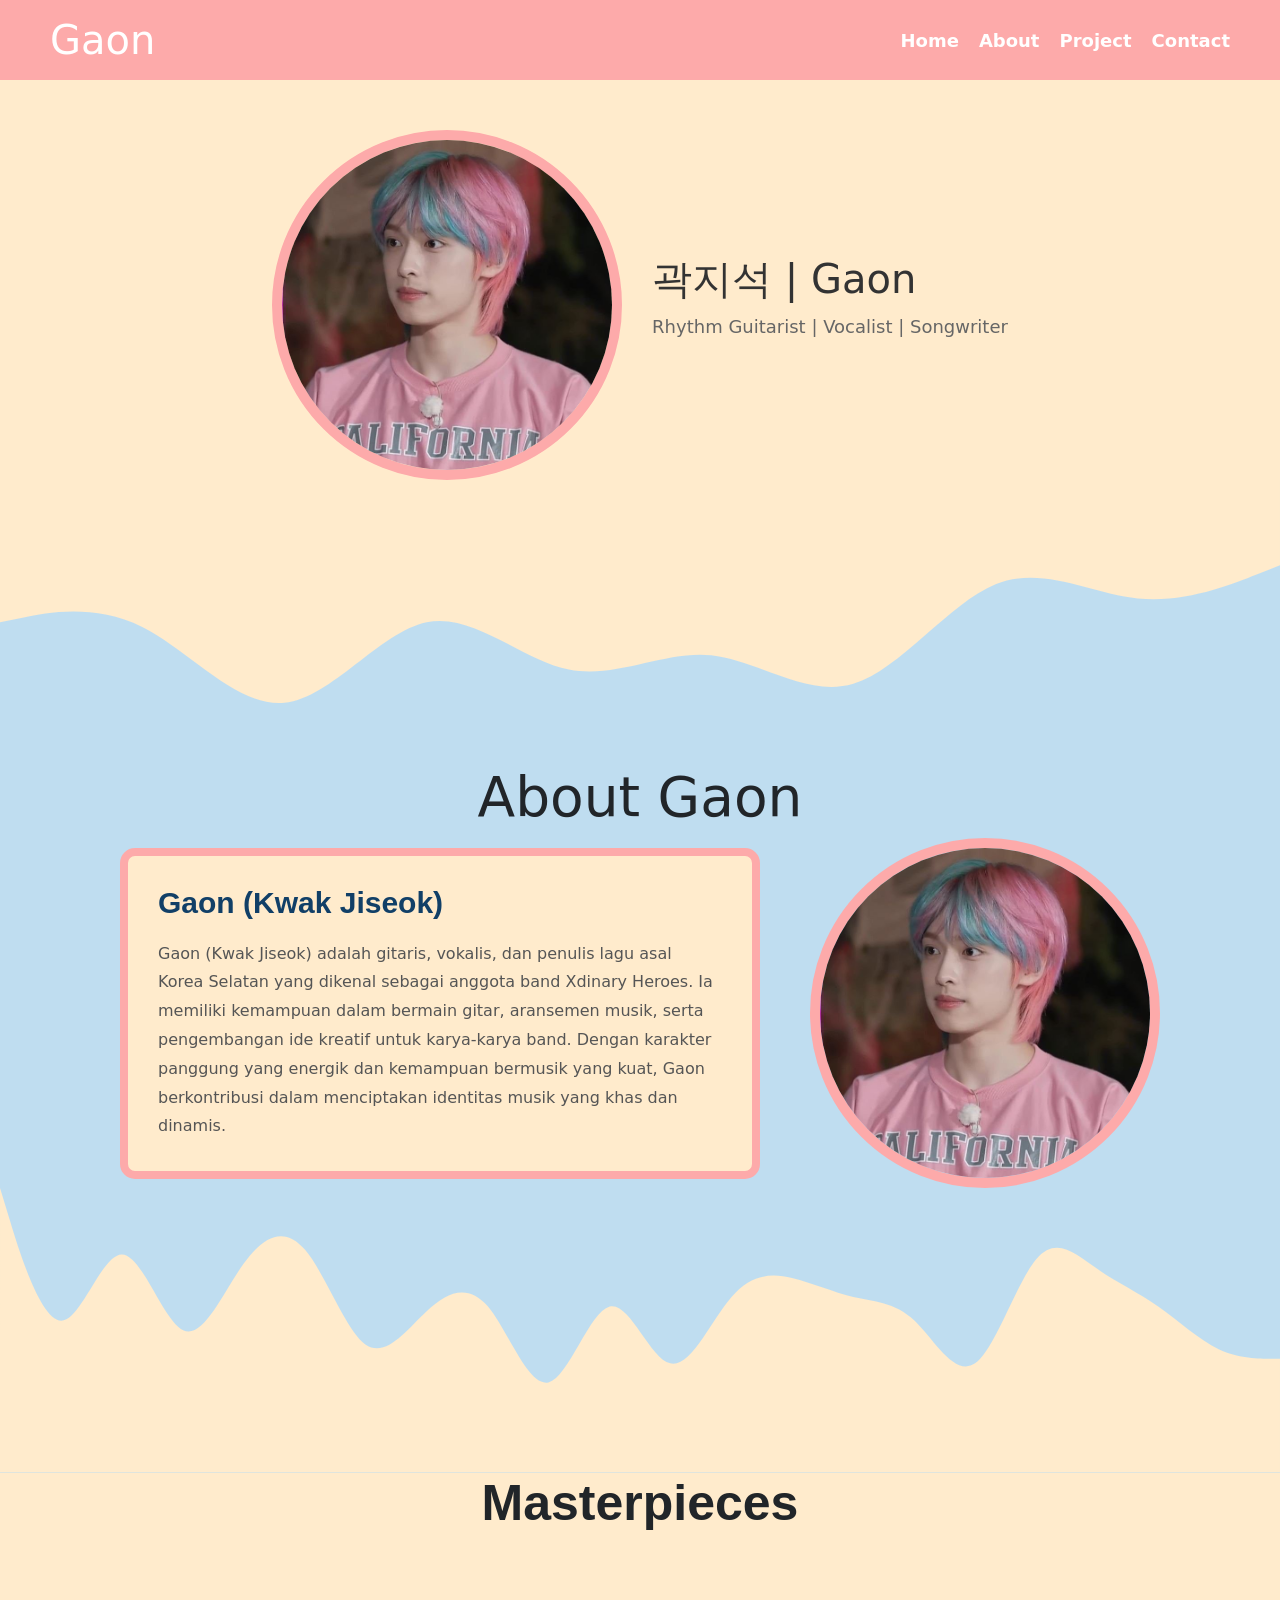
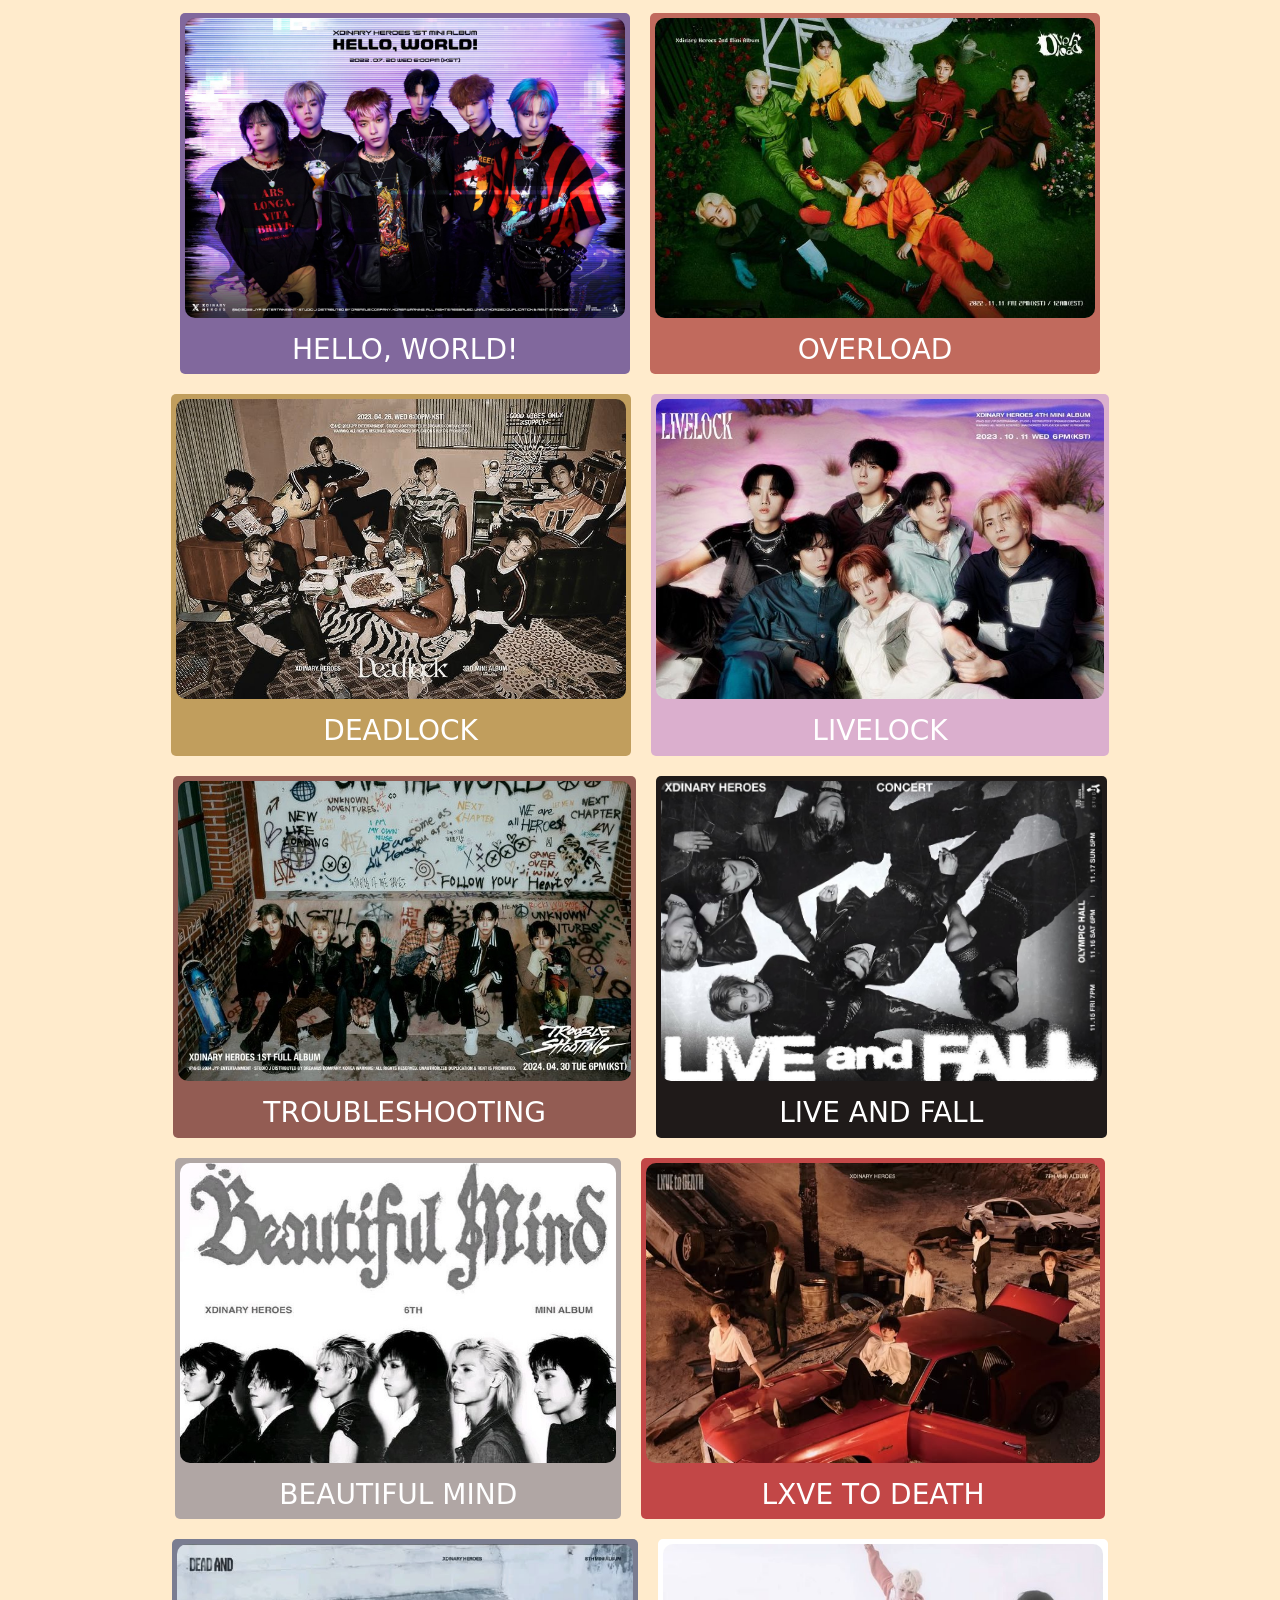
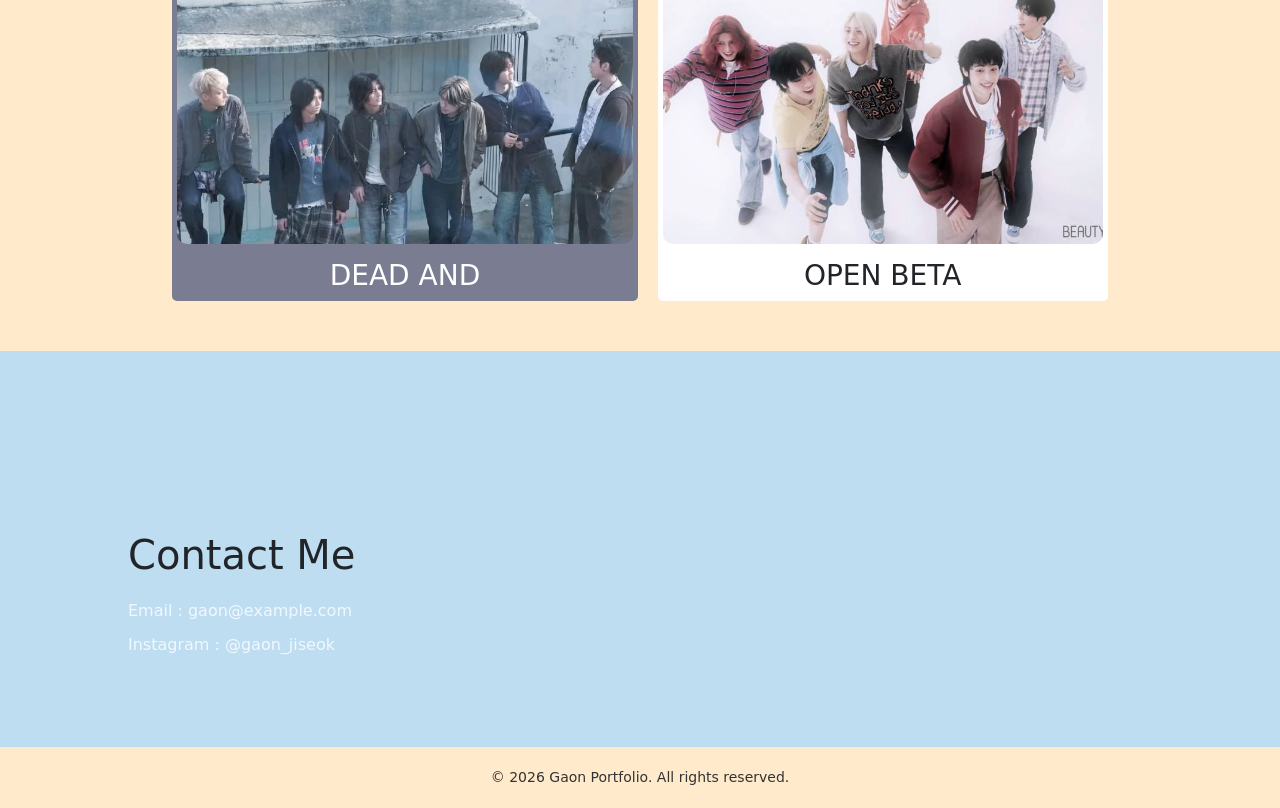
==== final/index.html @ f6e954e3 "first commit" ====
<!DOCTYPE html>
<html lang="id">

<head>
    <meta charset="UTF-8">
    <meta name="viewport" content="width=device-width, initial-scale=1.0">
    <title>곽지석 | Gaon</title>

    <link href="https://cdn.jsdelivr.net/npm/bootstrap@5.3.7/dist/css/bootstrap.min.css" rel="stylesheet">
    <link rel="stylesheet" href="./style.css">
    <link href="https://unpkg.com/aos@2.3.1/dist/aos.css" rel="stylesheet">
</head>

<body>

    <header>
        <nav class="nav">
            <h1>Gaon</h1>

            <ul>
                <li><a href="#home">Home</a></li>
                <li><a href="#about">About</a></li>
                <li><a href="#project">Project</a></li>
                <li><a href="#contact">Contact</a></li>
            </ul>
        </nav>
    </header>

    <main>
        <section class="hero" id="home">
            <img src="../final/aset/mbg.jpg" alt="Gaon" width="350" height="350" class="img-profil">
            <div class="hero-text">
                <h1>곽지석 | Gaon</h1>
                <p>Rhythm Guitarist | Vocalist | Songwriter</p>
            </div>
        </section>
        <svg xmlns="http://www.w3.org/2000/svg" viewBox="0 0 1440 320" class="wave">
            <path fill="#FFEBCC" fill-opacity="1"
                d="M0,160L26.7,154.7C53.3,149,107,139,160,165.3C213.3,192,267,256,320,250.7C373.3,245,427,171,480,160C533.3,149,587,203,640,213.3C693.3,224,747,192,800,197.3C853.3,203,907,245,960,229.3C1013.3,213,1067,139,1120,117.3C1173.3,96,1227,128,1280,133.3C1333.3,139,1387,117,1413,106.7L1440,96L1440,0L0,0Z">
            </path>
        </svg>


        <section class="about" id="about">
            <div data-aos="fade-up" data-aos-duration="1000">
                <h1>About Gaon</h1>
                <div class="about-content">
                    <div class="about-card">
                        <h3>Gaon (Kwak Jiseok)</h3>
                        <p>
                            Gaon (Kwak Jiseok) adalah gitaris, vokalis, dan penulis lagu asal Korea Selatan yang dikenal
                            sebagai anggota band Xdinary Heroes. Ia memiliki kemampuan dalam bermain gitar, aransemen
                            musik,
                            serta pengembangan ide kreatif untuk karya-karya band. Dengan karakter panggung yang energik
                            dan
                            kemampuan bermusik yang kuat, Gaon berkontribusi dalam menciptakan identitas musik yang khas
                            dan
                            dinamis.
                        </p>
                    </div>
                    <img src="../final/aset/mbg.jpg" alt="Gaon" width="350" height="350" class="img-profil">
                </div>
            </div>
            <svg xmlns="http://www.w3.org/2000/svg" viewBox="0 0 1440 320">
                <path fill="#FFEBCC" fill-opacity="1"
                    d="M0,0L11.4,37.3C22.9,75,46,149,69,149.3C91.4,149,114,75,137,74.7C160,75,183,149,206,160C228.6,171,251,117,274,85.3C297.1,53,320,43,343,69.3C365.7,96,389,160,411,176C434.3,192,457,160,480,138.7C502.9,117,526,107,549,133.3C571.4,160,594,224,617,218.7C640,213,663,139,686,133.3C708.6,128,731,192,754,197.3C777.1,203,800,149,823,122.7C845.7,96,869,96,891,101.3C914.3,107,937,117,960,122.7C982.9,128,1006,128,1029,149.3C1051.4,171,1074,213,1097,197.3C1120,181,1143,107,1166,80C1188.6,53,1211,75,1234,90.7C1257.1,107,1280,117,1303,133.3C1325.7,149,1349,171,1371,181.3C1394.3,192,1417,192,1429,192L1440,192L1440,320L1428.6,320C1417.1,320,1394,320,1371,320C1348.6,320,1326,320,1303,320C1280,320,1257,320,1234,320C1211.4,320,1189,320,1166,320C1142.9,320,1120,320,1097,320C1074.3,320,1051,320,1029,320C1005.7,320,983,320,960,320C937.1,320,914,320,891,320C868.6,320,846,320,823,320C800,320,777,320,754,320C731.4,320,709,320,686,320C662.9,320,640,320,617,320C594.3,320,571,320,549,320C525.7,320,503,320,480,320C457.1,320,434,320,411,320C388.6,320,366,320,343,320C320,320,297,320,274,320C251.4,320,229,320,206,320C182.9,320,160,320,137,320C114.3,320,91,320,69,320C45.7,320,23,320,11,320L0,320Z">
                </path>
            </svg>
        </section>

        <section class="project" id="project">
            <div data-aos="fade-up" data-aos-duration="1000">
                <h1>Masterpieces</h1>

                <div class="project-container">

                    <div class="card-project" style="background-color: #81689D;">
                        <a href="https://youtu.be/0MVwJwpFhBA?si=EqG_kxV3e5czRFet" target="_blank">
                            <img src="../final/aset/hello, world.jpeg" alt="Project 1" width="350" height="350"
                                class="img-project">
                        </a>
                        <h3 style="color: #ffffff;">HELLO, WORLD!</h3>
                    </div>

                    <div class="card-project" style="background-color: #c16a5d;">
                        <a href="https://youtu.be/0MVwJwpFhBA?si=EqG_kxV3e5czRFet" target="_blank">
                            <img src="../final/aset/haircut.jpg" alt="Project 1" width="350" height="350"
                                class="img-project">
                        </a>
                        <h3 style="color: #ffffff;">OVERLOAD</h3>
                    </div>

                    <div class="card-project" style="background-color: #c19e5d;">
                        <a href="https://youtu.be/0MVwJwpFhBA?si=EqG_kxV3e5czRFet" target="_blank">
                            <img src="../final/aset/deadlock.jpg" alt="Project 1" width="350" height="350"
                                class="img-project">
                        </a>
                        <h3 style="color: #ffffff;">DEADLOCK</h3>
                    </div>

                    <div class="card-project" style="background-color: #dbafce;">
                        <a href="https://youtu.be/0MVwJwpFhBA?si=EqG_kxV3e5czRFet" target="_blank">
                            <img src="../final/aset/livelock.jpg" alt="Project 1" width="350" height="350"
                                class="img-project">
                        </a>
                        <h3 style="color: #ffffff;">LIVELOCK</h3>
                    </div>
                    <div class="card-project" style="background-color: #935c53;">
                        <a href="https://youtu.be/0MVwJwpFhBA?si=EqG_kxV3e5czRFet" target="_blank">
                            <img src="../final/aset/shoot.jpg" alt="Project 1" width="350" height="350"
                                class="img-project">
                        </a>
                        <h3 style="color: #ffffff;">TROUBLESHOOTING</h3>
                    </div>
                    <div class="card-project" style="background-color: #1f1a19;">
                        <a href="https://youtu.be/0MVwJwpFhBA?si=EqG_kxV3e5czRFet" target="_blank">
                            <img src="../final/aset/live.jpg" alt="Project 1" width="350" height="350"
                                class="img-project">
                        </a>
                        <h3 style="color: #ffffff;">LIVE AND FALL</h3>
                    </div>
                    <div class="card-project" style="background-color: #b0a6a4;">
                        <a href="https://youtu.be/0MVwJwpFhBA?si=EqG_kxV3e5czRFet" target="_blank">
                            <img src="../final/aset/buma.jpg" alt="Project 1" width="350" height="350"
                                class="img-project">
                        </a>
                        <h3 style="color: #ffffff;">BEAUTIFUL MIND</h3>
                    </div>
                    <div class="card-project" style="background-color: #c24747;">
                        <a href="https://youtu.be/0MVwJwpFhBA?si=EqG_kxV3e5czRFet" target="_blank">
                            <img src="../final/aset/love.jpg" alt="Project 1" width="350" height="350"
                                class="img-project">
                        </a>
                        <h3 style="color: #ffffff;">LXVE TO DEATH</h3>
                    </div>
                    <div class="card-project" style="background-color: #7a7d91;">
                        <a href="https://youtu.be/0MVwJwpFhBA?si=EqG_kxV3e5czRFet" target="_blank">
                            <img src="../final/aset/dead.jpg" alt="Project 1" width="350" height="350"
                                class="img-project">
                        </a>
                        <h3 style="color: #ffffff;">DEAD AND</h3>
                    </div>
                    <div class="card-project" style="background-color: #ffffff;">
                        <a href="https://youtu.be/0MVwJwpFhBA?si=EqG_kxV3e5czRFet" target="_blank">
                            <img src="../final/aset/open.jpg" alt="Project 1" width="350" height="350"
                                class="img-project">
                        </a>
                        <h3>OPEN BETA</h3>
                    </div>
                </div>
            </div>
        </section>

        <section class="contact" id="contact">
            <h1>Contact Me</h1>

            <p>Email : gaon@example.com</p>
            <p>Instagram : @gaon_jiseok</p>
        </section>

    </main>

    <footer>
        <p>© 2026 Gaon Portfolio. All rights reserved.</p>
    </footer>

    <script src="https://unpkg.com/aos@2.3.1/dist/aos.js"></script>
    <script>
        AOS.init();
    </script>
    <script src="https://cdn.jsdelivr.net/npm/bootstrap@5.3.7/dist/js/bootstrap.bundle.min.js"></script>

</body>

</html>
---- final/style.css ----
body {
    background-color: #BFDDF0;
}


.nav {
    background-color: #FDAAAA;
    display: flex;
    justify-content: space-between;
    align-items: center;
    padding: 15px 50px;
    height: 80px;
}

.nav h1 {
    color: white;
    margin: 0;
}

.nav ul {
    display: flex;
    list-style: none;
    gap: 20px;
    margin: 0;
}

.nav ul li a {
    text-decoration: none;
    color: white;
    font-weight: bold;
    font-size: 18px;
    transition: 0.3s;
}

.nav ul li a:hover {
    color: #FFEBCC;
}


.hero {
    background-color: #FFEBCC;
    display: flex;
    justify-content: center;
    align-items: center;
    padding-top: 50px;
    gap: 30px;

}

.img-profil {
    border-radius: 50%;
    border: 10px solid #FDAAAA;
}

.hero-text {
    text-align: left;
}

.hero-text h1 {
    margin-bottom: 10px;
    font-size: 40px;
    color: #333;
}

.hero-text p {
    font-size: 18px;
    color: #666;
}


.wave {
    display: block;
    width: 100%;
}

.about {
    margin-top: 0px;
    background-color: #BFDDF0;

    
}

.about h1 {
    text-align: center;
    font-size: 55px;
    
}

.about h3 {
    margin-bottom: 20px;
    color: #113F67;
    font: bold 30px Arial, sans-serif;
}

.about p {
    margin: auto;
    line-height: 1.8;
    color: #555;
}


.about-card {
    width: 50%;
    background-color: #FFEBCC;
    padding: 30px;
    border-radius: 15px;
    border: 8px solid #FDAAAA;
}

.about-content {
    display: flex;
    justify-content: center;
    align-items: center;
    gap: 50px;
}


.project {
    background-color: #FFEBCC;
    margin-bottom: 100px;
    padding-bottom: 50px;
}

.project h1 {
    margin-bottom: 80px;
    text-align: center;
    font-family: 'Gill Sans', 'Gill Sans MT', Calibri, 'Trebuchet MS', sans-serif;
    font-weight: bold;
    font-size: 50px;
}

.project-container {
    display: flex;
    justify-content: center;
    gap: 20px;
    flex-wrap: wrap;
}

.card-project {
    width: auto;
    padding-left: 5px;
    padding-right: 5px;
    padding-top: 5px;
    border-radius: 5px;
    transition: 0.3s;
}

.card-project:hover {
    transform: translateY(-10px);
    box-shadow: 0 10px 20px rgba(0, 0, 0, 0.2);
}

.card-project img {
    width: 100%;
    height: 300px;
    object-fit: cover;
    border-radius: 10px;
    margin-bottom: 15px;
}

.card-project h3 {
    text-align: center;

}

.project p {
    color: #ffffff;
    text-align: center;
    font-size: larger;
}

.contact {
    padding: 80px 10%;
}

.contact h1 {
    margin-bottom: 20px;
}

.contact p {
    margin: 10px 0;
    color: aliceblue;
}

footer {
    text-align: center;
    background-color: #FFEBCC;
}

footer p {
    margin: 0;
    padding: 20px;
    color: #333;
    font-size: 14px;
}
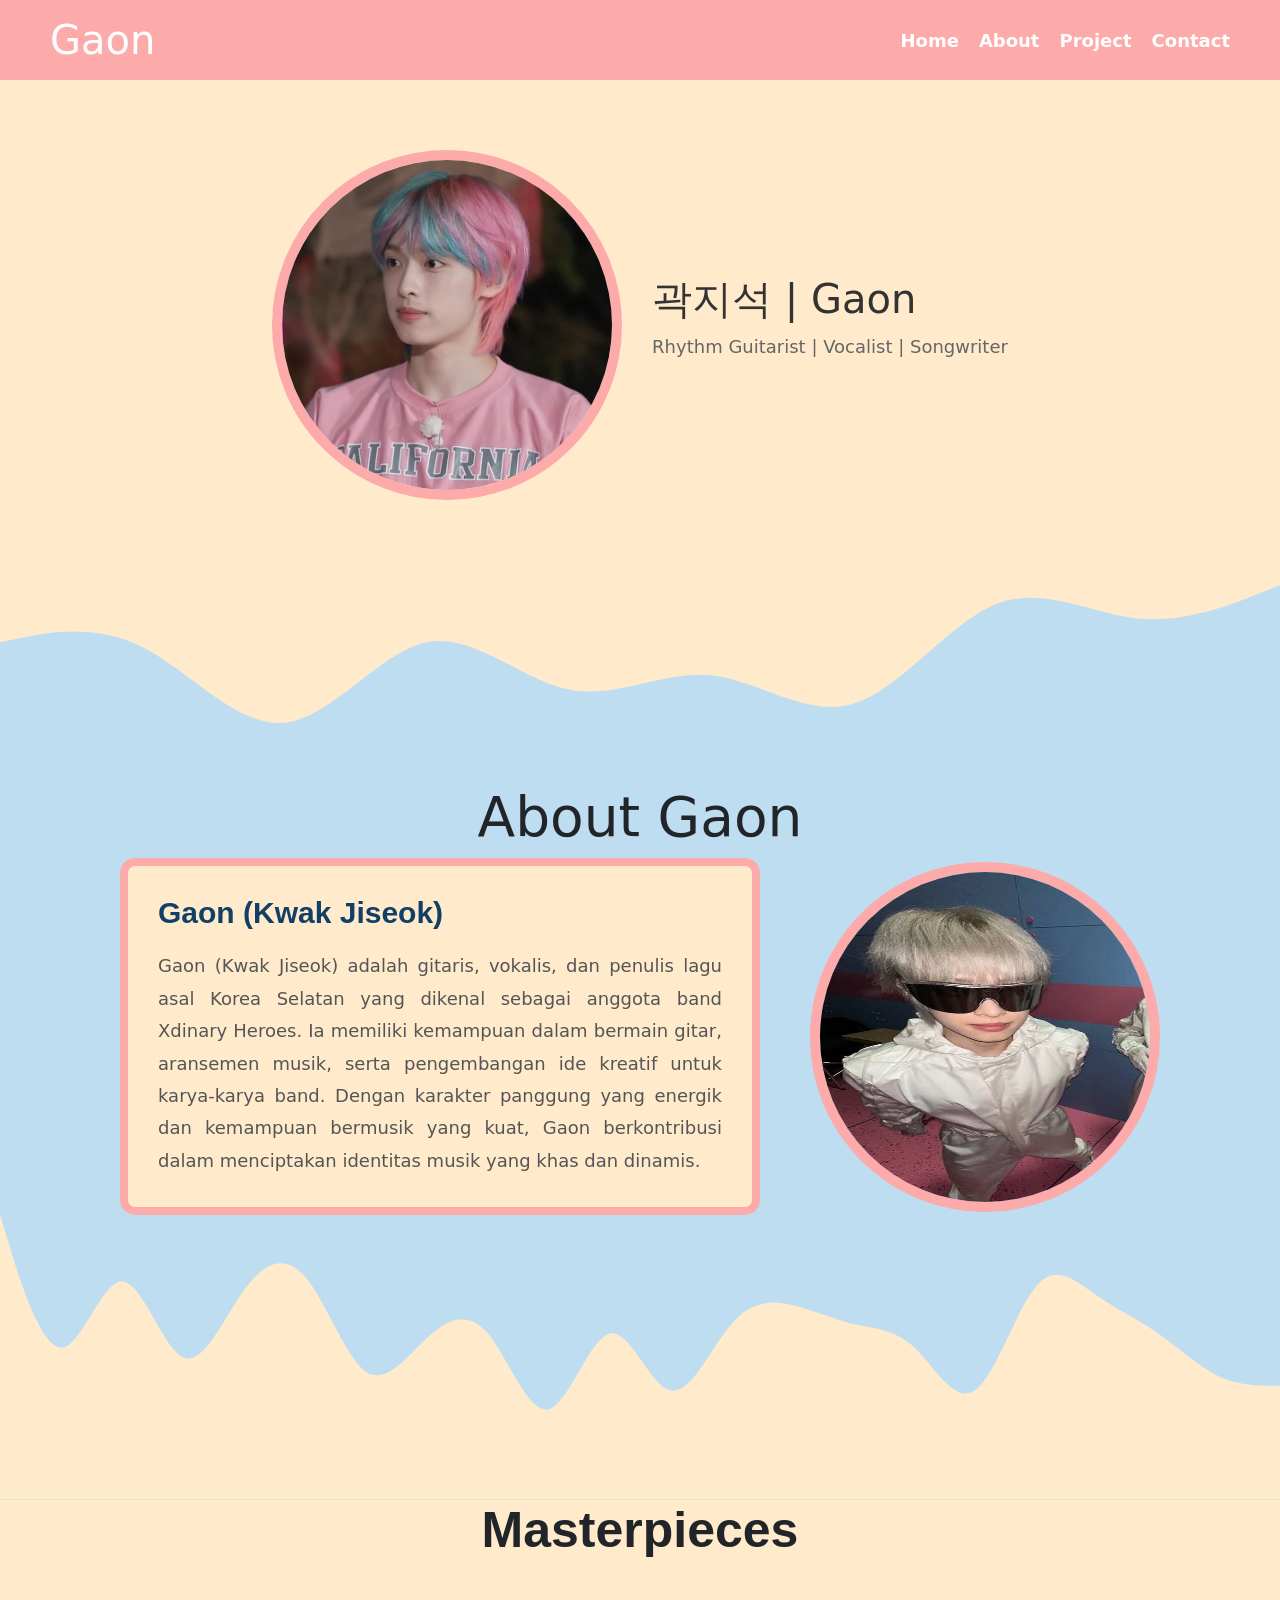
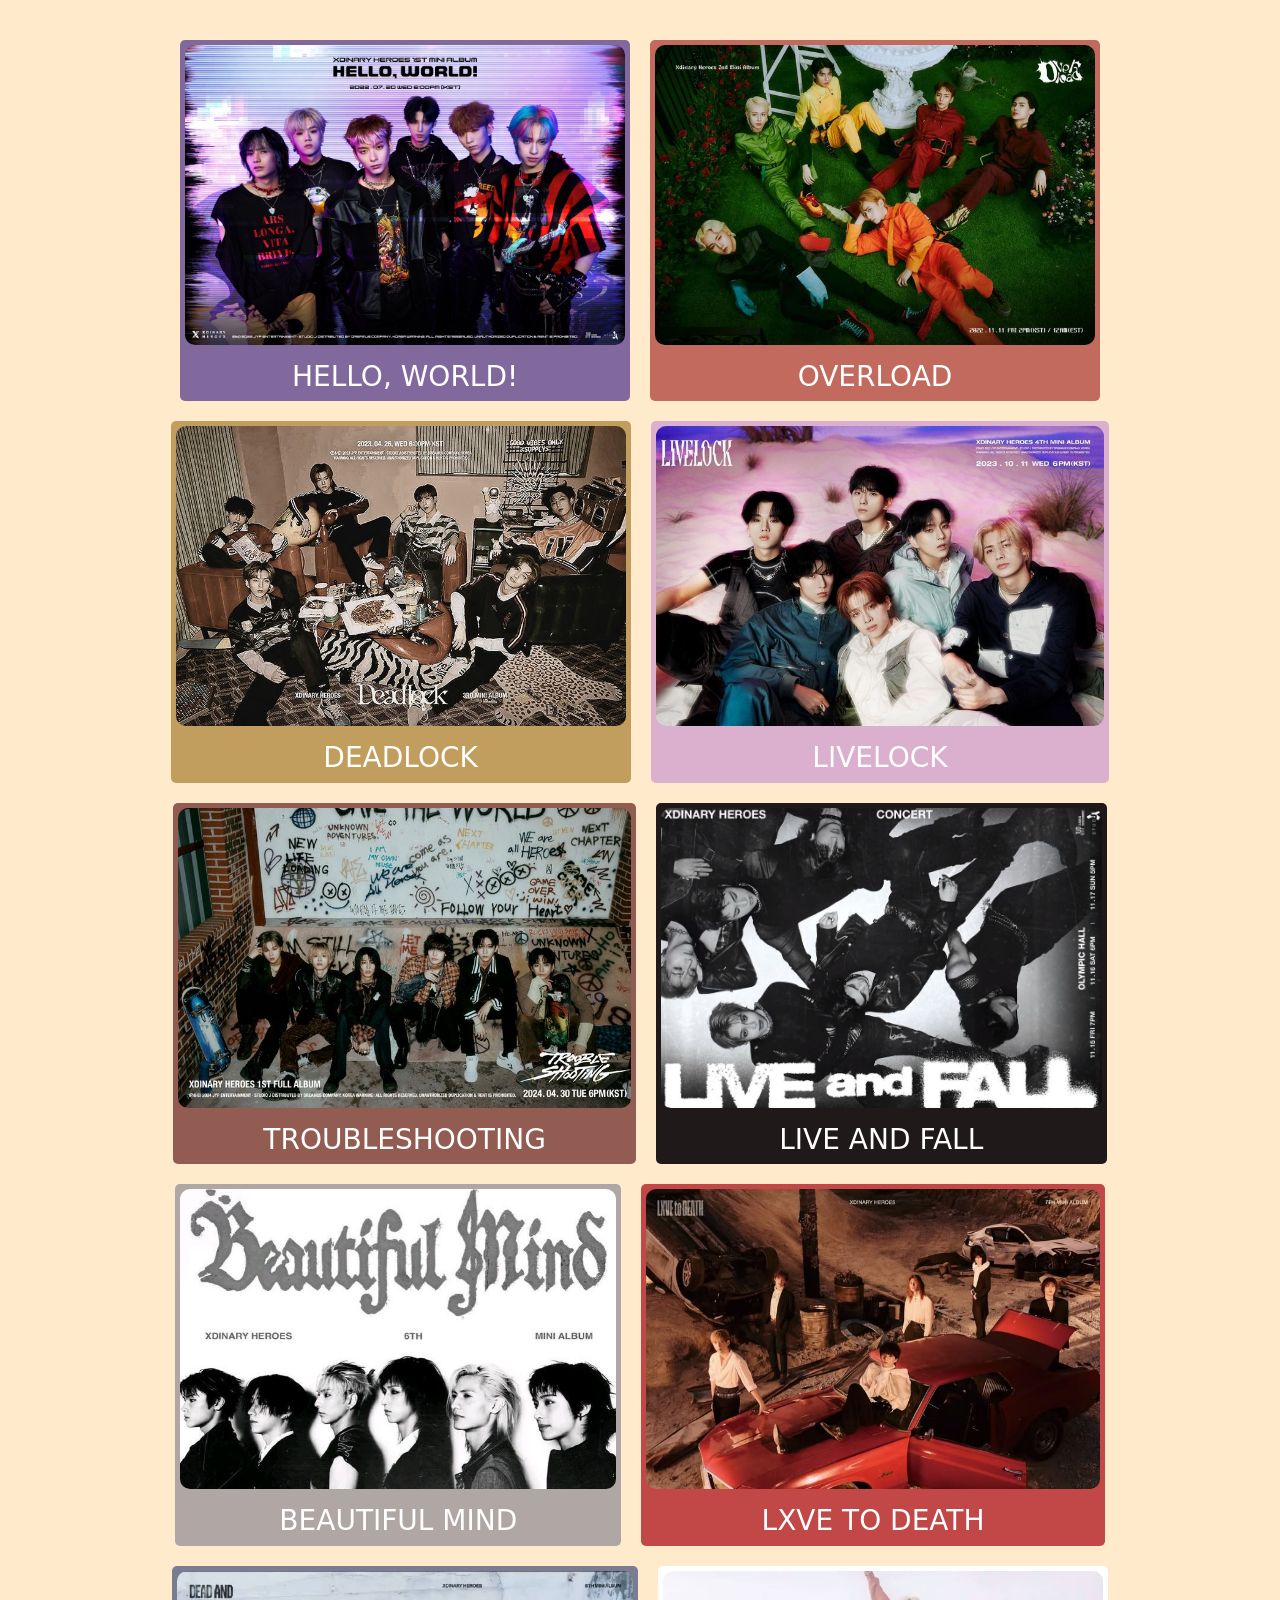
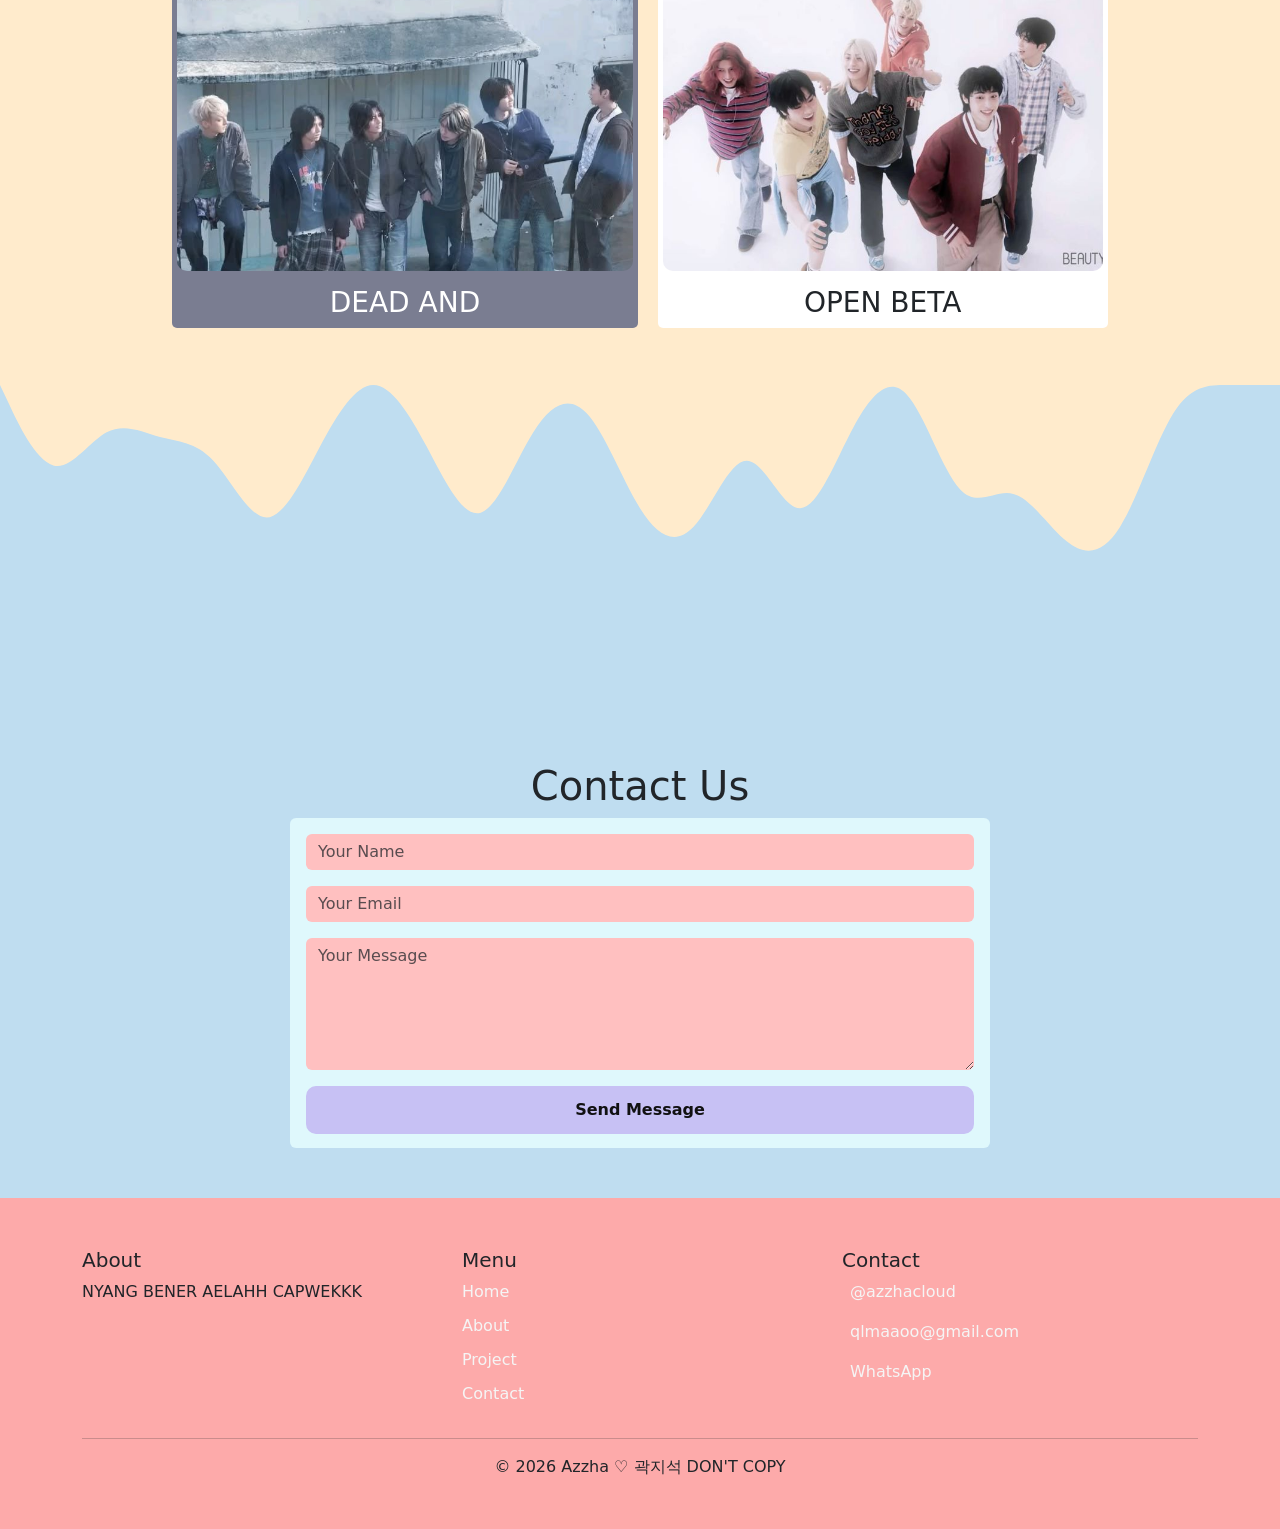
==== commit 64e114d2: "..." ====
--- a/final/index.html
+++ b/final/index.html
@@ -14,7 +14,7 @@
 <body>
 
     <header>
-        <nav class="nav">
+        <nav class="nav fixed-top custom-navbar" >
             <h1>Gaon</h1>
 
             <ul>
@@ -58,7 +58,7 @@
                             dinamis.
                         </p>
                     </div>
-                    <img src="../final/aset/mbg.jpg" alt="Gaon" width="350" height="350" class="img-profil">
+                    <img src="../final/aset/myhoney.jpg" alt="Gaon" width="350" height="350" class="img-profil">
                 </div>
             </div>
             <svg xmlns="http://www.w3.org/2000/svg" viewBox="0 0 1440 320">
@@ -149,19 +149,62 @@
                     </div>
                 </div>
             </div>
-        </section>
-
-        <section class="contact" id="contact">
-            <h1>Contact Me</h1>
-
-            <p>Email : gaon@example.com</p>
-            <p>Instagram : @gaon_jiseok</p>
+            <svg xmlns="http://www.w3.org/2000/svg" viewBox="0 0 1440 320">
+                <path fill="#BFDDF0" fill-opacity="1"
+                    d="M0,64L10,85.3C20,107,40,149,60,154.7C80,160,100,128,120,117.3C140,107,160,117,180,122.7C200,128,220,128,240,149.3C260,171,280,213,300,213.3C320,213,340,171,360,133.3C380,96,400,64,420,64C440,64,460,96,480,133.3C500,171,520,213,540,208C560,203,580,149,600,117.3C620,85,640,75,660,96C680,117,700,171,720,202.7C740,235,760,245,780,224C800,203,820,149,840,149.3C860,149,880,203,900,202.7C920,203,940,149,960,112C980,75,1000,53,1020,74.7C1040,96,1060,160,1080,181.3C1100,203,1120,181,1140,186.7C1160,192,1180,224,1200,240C1220,256,1240,256,1260,224C1280,192,1300,128,1320,96C1340,64,1360,64,1380,64C1400,64,1420,64,1430,64L1440,64L1440,320L1430,320C1420,320,1400,320,1380,320C1360,320,1340,320,1320,320C1300,320,1280,320,1260,320C1240,320,1220,320,1200,320C1180,320,1160,320,1140,320C1120,320,1100,320,1080,320C1060,320,1040,320,1020,320C1000,320,980,320,960,320C940,320,920,320,900,320C880,320,860,320,840,320C820,320,800,320,780,320C760,320,740,320,720,320C700,320,680,320,660,320C640,320,620,320,600,320C580,320,560,320,540,320C520,320,500,320,480,320C460,320,440,320,420,320C400,320,380,320,360,320C340,320,320,320,300,320C280,320,260,320,240,320C220,320,200,320,180,320C160,320,140,320,120,320C100,320,80,320,60,320C40,320,20,320,10,320L0,320Z">
+                </path>
+            </svg>
+
+        </section>
+
+        <section id="contact">
+            <div class="container">
+                <h1>Contact Us</h1>
+                <div class="card contact-card">
+                    <div class="card-body">
+                        <form>
+                            <input type="text" class="form-control mb-3" placeholder="Your Name">
+                            <input type="email" class="form-control mb-3" placeholder="Your Email">
+                            <textarea class="form-control mb-3" rows="5" placeholder="Your Message"></textarea>
+                            <button class="tombol-orang-kece">Send Message</button>
+                        </form>
+                    </div>
+                </div>
+
+            </div>
         </section>
 
     </main>
 
     <footer>
-        <p>© 2026 Gaon Portfolio. All rights reserved.</p>
+        <div class="container">
+            <div class="row g-4">
+                <div class="col-md-4">
+                    <h5>About</h5>
+                    <p>NYANG BENER AELAHH CAPWEKKK</p>
+                </div>
+
+                <div class="col-md-4">
+                    <h5>Menu</h5>
+                    <ul class="footer-menu">
+                        <li><a href="#home">Home</a></li>
+                        <li><a href="#about">About</a></li>
+                        <li><a href="#project">Project</a></li>
+                        <li><a href="#contact">Contact</a></li>
+                    </ul>
+                </div>
+
+                <div class="col-md-4">
+                    <h5>Contact</h5>
+                    <p><a href="https://www.instagram.com/azzhacloud/" target="_blank"><i class="bi bi-instagram"></i>
+                            @azzhacloud </a></p>
+                    <p><a href="mailto:chewscoups@gmail.com"><i class="bi bi-envelope-fill"></i> qlmaaoo@gmail.com</a></p>
+                    <p><a href="#"><i class="bi bi-whatsapp"></i> WhatsApp</a></p>
+                </div>
+            </div>
+            <hr>
+            <p class="text-center mb-0">© 2026 Azzha ♡︎ 곽지석 DON'T COPY</p>
+        </div>
     </footer>
 
     <script src="https://unpkg.com/aos@2.3.1/dist/aos.js"></script>
--- a/final/style.css
+++ b/final/style.css
@@ -2,6 +2,9 @@
     background-color: #BFDDF0;
 }
 
+html{
+  scroll-behavior:smooth;
+}
 
 .nav {
     background-color: #FDAAAA;
@@ -42,7 +45,7 @@
     display: flex;
     justify-content: center;
     align-items: center;
-    padding-top: 50px;
+    padding-top: 150px;
     gap: 30px;
 
 }
@@ -77,13 +80,13 @@
     margin-top: 0px;
     background-color: #BFDDF0;
 
-    
+
 }
 
 .about h1 {
     text-align: center;
     font-size: 55px;
-    
+
 }
 
 .about h3 {
@@ -96,6 +99,8 @@
     margin: auto;
     line-height: 1.8;
     color: #555;
+    font-size: 18px;
+    text-align: justify;
 }
 
 
@@ -118,7 +123,7 @@
 .project {
     background-color: #FFEBCC;
     margin-bottom: 100px;
-    padding-bottom: 50px;
+
 }
 
 .project h1 {
@@ -169,27 +174,105 @@
     font-size: larger;
 }
 
-.contact {
-    padding: 80px 10%;
-}
-
+
+#contact {
+    margin-top: 0px;
+    padding-bottom: 50px;
+    padding-top: 50px;
+    text-align: center;
+}
 .contact h1 {
-    margin-bottom: 20px;
-}
-
-.contact p {
-    margin: 10px 0;
-    color: aliceblue;
+    text-align: center;
+    font-family: 'Gill Sans', 'Gill Sans MT', Calibri, 'Trebuchet MS', sans-serif;
+    font-weight: bold;
+    font-size: 50px;
+}
+.contact-card {
+    width: 700px;
+    max-width: 200%;
+    height: 330px;
+    margin: auto;
+    background: #dff8fc;
+    border: none;
+}
+
+.form-control {
+    background: #ffc0c0;
+    border: none;
+    color: #ffffff;
+}
+
+.form-control:focus {
+    background: #ffffff;
+    color: #ffffff;
+    box-shadow: none;
+}
+
+.tombol-orang-kece {
+    width: 100%;
+    padding: 12px;
+    border: none;
+    border-radius: 10px;
+    background: #c7c1f4;
+    color: #111111;
+    font-weight: 600;
+    transition: .3s;
+}
+
+.tombol-orang-kece:hover {
+    background: #ffffff;
+    transform: translateY(-3px);
 }
 
 footer {
-    text-align: center;
-    background-color: #FFEBCC;
-}
-
-footer p {
-    margin: 0;
-    padding: 20px;
-    color: #333;
-    font-size: 14px;
-}+    background: #FDAAAA;
+    padding: 50px 0;
+}
+
+.footer-menu {
+    list-style: none;
+    padding: 0;
+}
+
+.footer-menu li {
+    margin-bottom: 10px;
+}
+
+footer a {
+    color: #F5F5F5;
+    text-decoration: none;
+    transition: .3s;
+}
+
+footer a:hover {
+    color: #BDBDBD;
+}
+
+footer i {
+    margin-right: 8px;
+}
+
+hr {
+    border-color: #333333;
+}
+
+@media(max-width:768px){
+  
+  .hirrono{
+    text-align:center;
+  }
+  
+  .hirrono h1{
+    font-size:2.2rem;
+  }
+  
+  .profile-img{
+    width:240px;
+    height:240px;
+  }
+  
+  #about .section-title{
+    font-size:2.2rem;
+  }
+  
+}
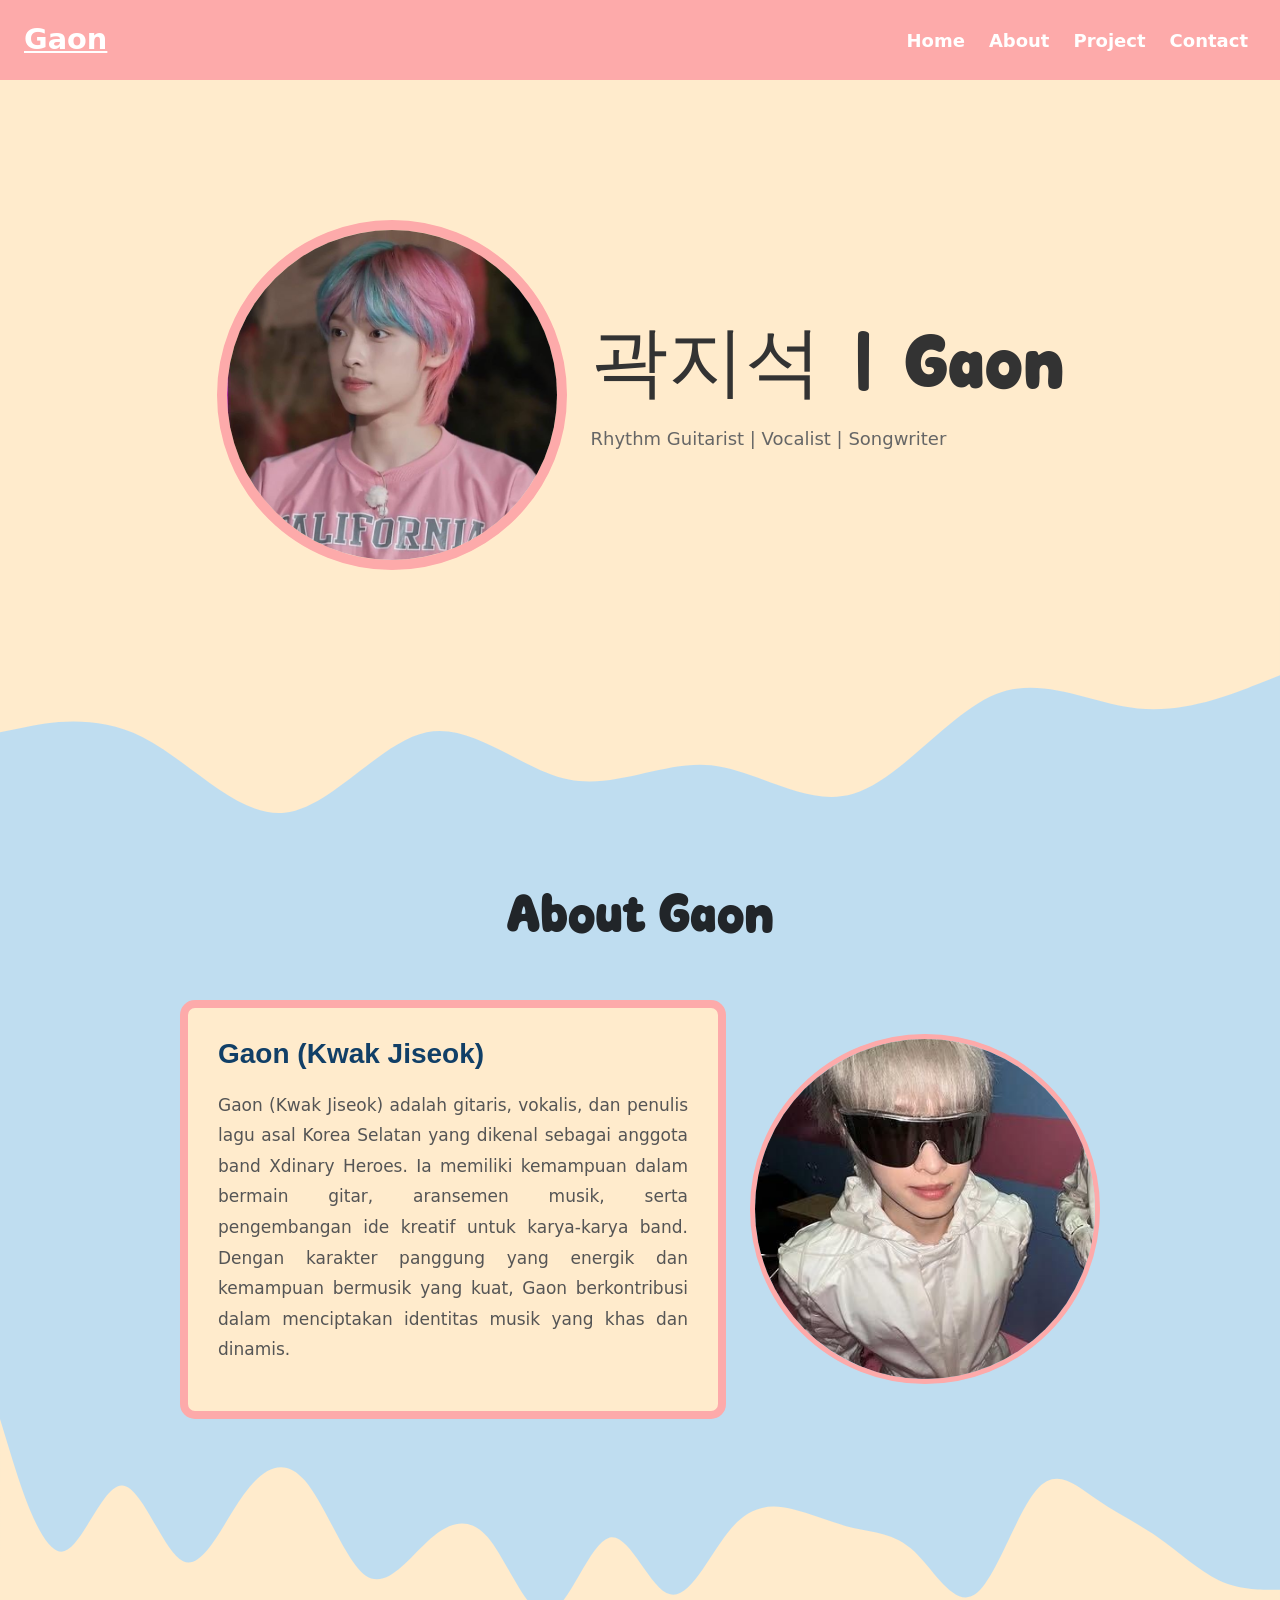
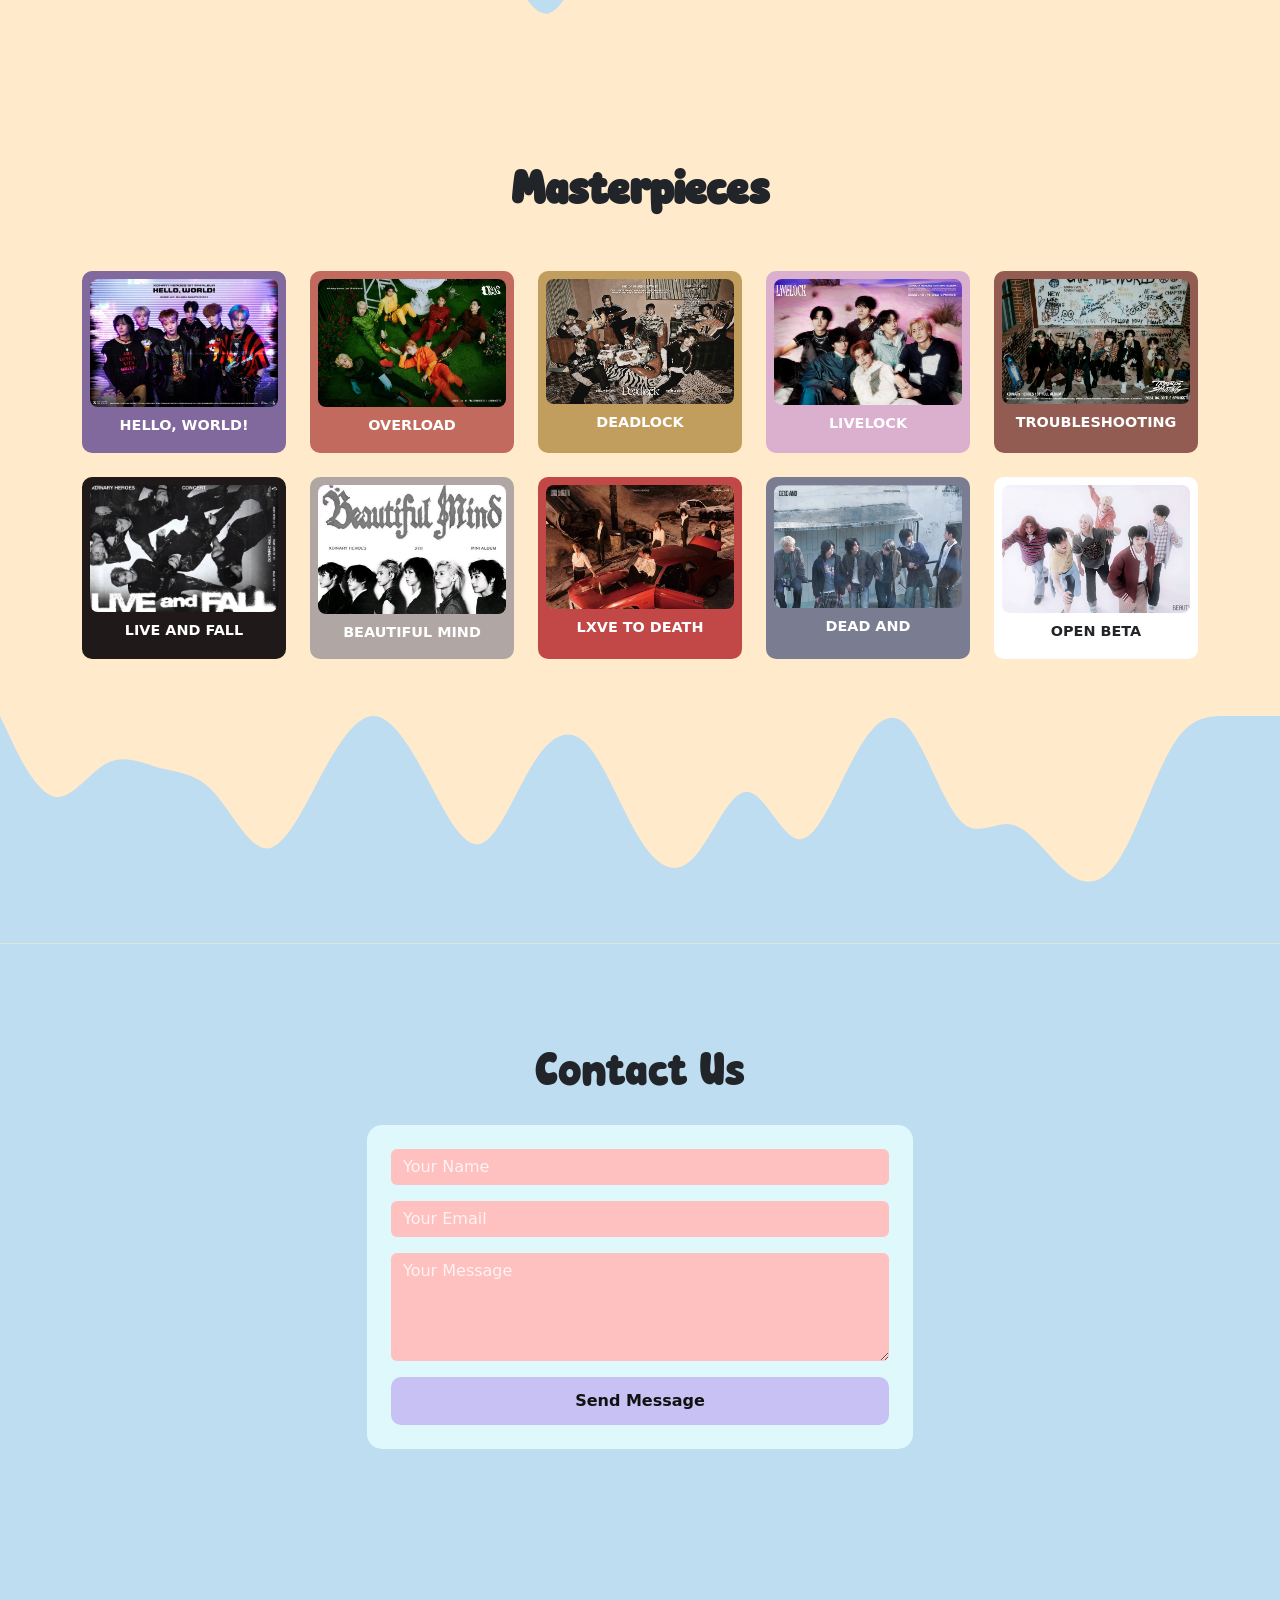
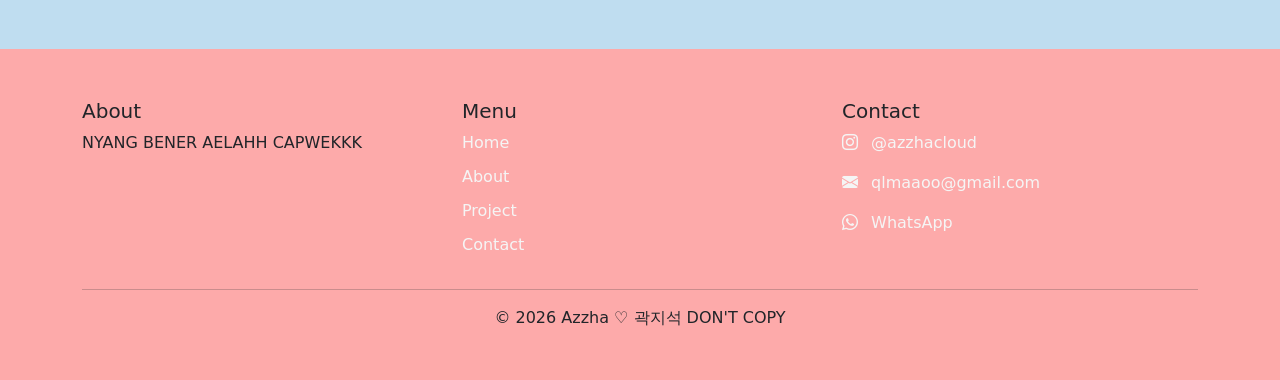
==== commit 76188527: "masukin semua" ====
--- a/final/index.html
+++ b/final/index.html
@@ -5,186 +5,227 @@
     <meta charset="UTF-8">
     <meta name="viewport" content="width=device-width, initial-scale=1.0">
     <title>곽지석 | Gaon</title>
-
     <link href="https://cdn.jsdelivr.net/npm/bootstrap@5.3.7/dist/css/bootstrap.min.css" rel="stylesheet">
+    <link rel="stylesheet" href="https://cdn.jsdelivr.net/npm/bootstrap-icons@1.11.3/font/bootstrap-icons.min.css">
     <link rel="stylesheet" href="./style.css">
     <link href="https://unpkg.com/aos@2.3.1/dist/aos.css" rel="stylesheet">
 </head>
 
 <body>
 
+    <!-- ===== NAVBAR ===== -->
     <header>
-        <nav class="nav fixed-top custom-navbar" >
-            <h1>Gaon</h1>
-
-            <ul>
-                <li><a href="#home">Home</a></li>
-                <li><a href="#about">About</a></li>
-                <li><a href="#project">Project</a></li>
-                <li><a href="#contact">Contact</a></li>
-            </ul>
+        <nav class="navbar navbar-expand-md fixed-top custom-navbar">
+            <div class="container-fluid px-4">
+                <a class="navbar-a" href="#home">Gaon</a>
+
+                <button class="navbar-toggler" type="button"
+                    data-bs-toggle="collapse" data-bs-target="#navbarMenu"
+                    aria-controls="navbarMenu" aria-expanded="false" aria-label="Toggle navigation">
+                    <span class="navbar-toggler-icon"></span>
+                </button>
+
+                <div class="collapse navbar-collapse justify-content-end" id="navbarMenu">
+                    <ul class="navbar-nav gap-md-2">
+                        <li class="nav-item"><a class="nav-link" href="#home">Home</a></li>
+                        <li class="nav-item"><a class="nav-link" href="#about">About</a></li>
+                        <li class="nav-item"><a class="nav-link" href="#project">Project</a></li>
+                        <li class="nav-item"><a class="nav-link" href="#contact">Contact</a></li>
+                    </ul>
+                </div>
+            </div>
         </nav>
     </header>
 
     <main>
+
+        <!-- ===== HERO SECTION ===== -->
         <section class="hero" id="home">
-            <img src="../final/aset/mbg.jpg" alt="Gaon" width="350" height="350" class="img-profil">
-            <div class="hero-text">
-                <h1>곽지석 | Gaon</h1>
-                <p>Rhythm Guitarist | Vocalist | Songwriter</p>
-            </div>
-        </section>
+            <div class="container">
+                <div class="row align-items-center justify-content-center text-center text-md-start g-4">
+                    <div class="col-12 col-md-auto">
+                        <img src="../final/aset/mbg.jpg" alt="Gaon" class="img-profil img-fluid">
+                    </div>
+                    <div class="col-12 col-md-auto">
+                        <h1 class="hero-title">곽지석 | Gaon</h1>
+                        <p class="hero-sub">Rhythm Guitarist | Vocalist | Songwriter</p>
+                    </div>
+                </div>
+            </div>
+        </section>
+
         <svg xmlns="http://www.w3.org/2000/svg" viewBox="0 0 1440 320" class="wave">
             <path fill="#FFEBCC" fill-opacity="1"
-                d="M0,160L26.7,154.7C53.3,149,107,139,160,165.3C213.3,192,267,256,320,250.7C373.3,245,427,171,480,160C533.3,149,587,203,640,213.3C693.3,224,747,192,800,197.3C853.3,203,907,245,960,229.3C1013.3,213,1067,139,1120,117.3C1173.3,96,1227,128,1280,133.3C1333.3,139,1387,117,1413,106.7L1440,96L1440,0L0,0Z">
-            </path>
+                d="M0,160L26.7,154.7C53.3,149,107,139,160,165.3C213.3,192,267,256,320,250.7C373.3,245,427,171,480,160C533.3,149,587,203,640,213.3C693.3,224,747,192,800,197.3C853.3,203,907,245,960,229.3C1013.3,213,1067,139,1120,117.3C1173.3,96,1227,128,1280,133.3C1333.3,139,1387,117,1413,106.7L1440,96L1440,0L0,0Z" />
         </svg>
 
-
+        <!-- ===== ABOUT SECTION ===== -->
         <section class="about" id="about">
-            <div data-aos="fade-up" data-aos-duration="1000">
-                <h1>About Gaon</h1>
-                <div class="about-content">
-                    <div class="about-card">
-                        <h3>Gaon (Kwak Jiseok)</h3>
-                        <p>
-                            Gaon (Kwak Jiseok) adalah gitaris, vokalis, dan penulis lagu asal Korea Selatan yang dikenal
-                            sebagai anggota band Xdinary Heroes. Ia memiliki kemampuan dalam bermain gitar, aransemen
-                            musik,
-                            serta pengembangan ide kreatif untuk karya-karya band. Dengan karakter panggung yang energik
-                            dan
-                            kemampuan bermusik yang kuat, Gaon berkontribusi dalam menciptakan identitas musik yang khas
-                            dan
-                            dinamis.
-                        </p>
-                    </div>
-                    <img src="../final/aset/myhoney.jpg" alt="Gaon" width="350" height="350" class="img-profil">
-                </div>
-            </div>
+            <div class="container" data-aos="fade-up" data-aos-duration="1000">
+                <h1 class="text-center mb-5">About Gaon</h1>
+                <div class="row align-items-center justify-content-center g-4">
+                    <div class="col-12 col-md-6">
+                        <div class="about-card">
+                            <h3>Gaon (Kwak Jiseok)</h3>
+                            <p>
+                                Gaon (Kwak Jiseok) adalah gitaris, vokalis, dan penulis lagu asal Korea Selatan yang dikenal
+                                sebagai anggota band Xdinary Heroes. Ia memiliki kemampuan dalam bermain gitar, aransemen
+                                musik, serta pengembangan ide kreatif untuk karya-karya band. Dengan karakter panggung yang
+                                energik dan kemampuan bermusik yang kuat, Gaon berkontribusi dalam menciptakan identitas
+                                musik yang khas dan dinamis.
+                            </p>
+                        </div>
+                    </div>
+                    <div class="col-12 col-md-auto text-center">
+                        <img src="../final/aset/myhoney.jpg" alt="Gaon" class="img-about">
+                    </div>
+                </div>
+            </div>
+
             <svg xmlns="http://www.w3.org/2000/svg" viewBox="0 0 1440 320">
                 <path fill="#FFEBCC" fill-opacity="1"
-                    d="M0,0L11.4,37.3C22.9,75,46,149,69,149.3C91.4,149,114,75,137,74.7C160,75,183,149,206,160C228.6,171,251,117,274,85.3C297.1,53,320,43,343,69.3C365.7,96,389,160,411,176C434.3,192,457,160,480,138.7C502.9,117,526,107,549,133.3C571.4,160,594,224,617,218.7C640,213,663,139,686,133.3C708.6,128,731,192,754,197.3C777.1,203,800,149,823,122.7C845.7,96,869,96,891,101.3C914.3,107,937,117,960,122.7C982.9,128,1006,128,1029,149.3C1051.4,171,1074,213,1097,197.3C1120,181,1143,107,1166,80C1188.6,53,1211,75,1234,90.7C1257.1,107,1280,117,1303,133.3C1325.7,149,1349,171,1371,181.3C1394.3,192,1417,192,1429,192L1440,192L1440,320L1428.6,320C1417.1,320,1394,320,1371,320C1348.6,320,1326,320,1303,320C1280,320,1257,320,1234,320C1211.4,320,1189,320,1166,320C1142.9,320,1120,320,1097,320C1074.3,320,1051,320,1029,320C1005.7,320,983,320,960,320C937.1,320,914,320,891,320C868.6,320,846,320,823,320C800,320,777,320,754,320C731.4,320,709,320,686,320C662.9,320,640,320,617,320C594.3,320,571,320,549,320C525.7,320,503,320,480,320C457.1,320,434,320,411,320C388.6,320,366,320,343,320C320,320,297,320,274,320C251.4,320,229,320,206,320C182.9,320,160,320,137,320C114.3,320,91,320,69,320C45.7,320,23,320,11,320L0,320Z">
-                </path>
+                    d="M0,0L11.4,37.3C22.9,75,46,149,69,149.3C91.4,149,114,75,137,74.7C160,75,183,149,206,160C228.6,171,251,117,274,85.3C297.1,53,320,43,343,69.3C365.7,96,389,160,411,176C434.3,192,457,160,480,138.7C502.9,117,526,107,549,133.3C571.4,160,594,224,617,218.7C640,213,663,139,686,133.3C708.6,128,731,192,754,197.3C777.1,203,800,149,823,122.7C845.7,96,869,96,891,101.3C914.3,107,937,117,960,122.7C982.9,128,1006,128,1029,149.3C1051.4,171,1074,213,1097,197.3C1120,181,1143,107,1166,80C1188.6,53,1211,75,1234,90.7C1257.1,107,1280,117,1303,133.3C1325.7,149,1349,171,1371,181.3C1394.3,192,1417,192,1429,192L1440,192L1440,320L1428.6,320C1417.1,320,1394,320,1371,320C1348.6,320,1326,320,1303,320C1280,320,1257,320,1234,320C1211.4,320,1189,320,1166,320C1142.9,320,1120,320,1097,320C1074.3,320,1051,320,1029,320C1005.7,320,983,320,960,320C937.1,320,914,320,891,320C868.6,320,846,320,823,320C800,320,777,320,754,320C731.4,320,709,320,686,320C662.9,320,640,320,617,320C594.3,320,571,320,549,320C525.7,320,503,320,480,320C457.1,320,434,320,411,320C388.6,320,366,320,343,320C320,320,297,320,274,320C251.4,320,229,320,206,320C182.9,320,160,320,137,320C114.3,320,91,320,69,320C45.7,320,23,320,11,320L0,320Z" />
             </svg>
         </section>
 
+        <!-- ===== PROJECT SECTION ===== -->
         <section class="project" id="project">
-            <div data-aos="fade-up" data-aos-duration="1000">
+            <div class="container" data-aos="fade-up" data-aos-duration="1000">
                 <h1>Masterpieces</h1>
 
-                <div class="project-container">
-
-                    <div class="card-project" style="background-color: #81689D;">
-                        <a href="https://youtu.be/0MVwJwpFhBA?si=EqG_kxV3e5czRFet" target="_blank">
-                            <img src="../final/aset/hello, world.jpeg" alt="Project 1" width="350" height="350"
-                                class="img-project">
-                        </a>
-                        <h3 style="color: #ffffff;">HELLO, WORLD!</h3>
-                    </div>
-
-                    <div class="card-project" style="background-color: #c16a5d;">
-                        <a href="https://youtu.be/0MVwJwpFhBA?si=EqG_kxV3e5czRFet" target="_blank">
-                            <img src="../final/aset/haircut.jpg" alt="Project 1" width="350" height="350"
-                                class="img-project">
-                        </a>
-                        <h3 style="color: #ffffff;">OVERLOAD</h3>
-                    </div>
-
-                    <div class="card-project" style="background-color: #c19e5d;">
-                        <a href="https://youtu.be/0MVwJwpFhBA?si=EqG_kxV3e5czRFet" target="_blank">
-                            <img src="../final/aset/deadlock.jpg" alt="Project 1" width="350" height="350"
-                                class="img-project">
-                        </a>
-                        <h3 style="color: #ffffff;">DEADLOCK</h3>
-                    </div>
-
-                    <div class="card-project" style="background-color: #dbafce;">
-                        <a href="https://youtu.be/0MVwJwpFhBA?si=EqG_kxV3e5czRFet" target="_blank">
-                            <img src="../final/aset/livelock.jpg" alt="Project 1" width="350" height="350"
-                                class="img-project">
-                        </a>
-                        <h3 style="color: #ffffff;">LIVELOCK</h3>
-                    </div>
-                    <div class="card-project" style="background-color: #935c53;">
-                        <a href="https://youtu.be/0MVwJwpFhBA?si=EqG_kxV3e5czRFet" target="_blank">
-                            <img src="../final/aset/shoot.jpg" alt="Project 1" width="350" height="350"
-                                class="img-project">
-                        </a>
-                        <h3 style="color: #ffffff;">TROUBLESHOOTING</h3>
-                    </div>
-                    <div class="card-project" style="background-color: #1f1a19;">
-                        <a href="https://youtu.be/0MVwJwpFhBA?si=EqG_kxV3e5czRFet" target="_blank">
-                            <img src="../final/aset/live.jpg" alt="Project 1" width="350" height="350"
-                                class="img-project">
-                        </a>
-                        <h3 style="color: #ffffff;">LIVE AND FALL</h3>
-                    </div>
-                    <div class="card-project" style="background-color: #b0a6a4;">
-                        <a href="https://youtu.be/0MVwJwpFhBA?si=EqG_kxV3e5czRFet" target="_blank">
-                            <img src="../final/aset/buma.jpg" alt="Project 1" width="350" height="350"
-                                class="img-project">
-                        </a>
-                        <h3 style="color: #ffffff;">BEAUTIFUL MIND</h3>
-                    </div>
-                    <div class="card-project" style="background-color: #c24747;">
-                        <a href="https://youtu.be/0MVwJwpFhBA?si=EqG_kxV3e5czRFet" target="_blank">
-                            <img src="../final/aset/love.jpg" alt="Project 1" width="350" height="350"
-                                class="img-project">
-                        </a>
-                        <h3 style="color: #ffffff;">LXVE TO DEATH</h3>
-                    </div>
-                    <div class="card-project" style="background-color: #7a7d91;">
-                        <a href="https://youtu.be/0MVwJwpFhBA?si=EqG_kxV3e5czRFet" target="_blank">
-                            <img src="../final/aset/dead.jpg" alt="Project 1" width="350" height="350"
-                                class="img-project">
-                        </a>
-                        <h3 style="color: #ffffff;">DEAD AND</h3>
-                    </div>
-                    <div class="card-project" style="background-color: #ffffff;">
-                        <a href="https://youtu.be/0MVwJwpFhBA?si=EqG_kxV3e5czRFet" target="_blank">
-                            <img src="../final/aset/open.jpg" alt="Project 1" width="350" height="350"
-                                class="img-project">
-                        </a>
-                        <h3>OPEN BETA</h3>
-                    </div>
-                </div>
-            </div>
-            <svg xmlns="http://www.w3.org/2000/svg" viewBox="0 0 1440 320">
-                <path fill="#BFDDF0" fill-opacity="1"
-                    d="M0,64L10,85.3C20,107,40,149,60,154.7C80,160,100,128,120,117.3C140,107,160,117,180,122.7C200,128,220,128,240,149.3C260,171,280,213,300,213.3C320,213,340,171,360,133.3C380,96,400,64,420,64C440,64,460,96,480,133.3C500,171,520,213,540,208C560,203,580,149,600,117.3C620,85,640,75,660,96C680,117,700,171,720,202.7C740,235,760,245,780,224C800,203,820,149,840,149.3C860,149,880,203,900,202.7C920,203,940,149,960,112C980,75,1000,53,1020,74.7C1040,96,1060,160,1080,181.3C1100,203,1120,181,1140,186.7C1160,192,1180,224,1200,240C1220,256,1240,256,1260,224C1280,192,1300,128,1320,96C1340,64,1360,64,1380,64C1400,64,1420,64,1430,64L1440,64L1440,320L1430,320C1420,320,1400,320,1380,320C1360,320,1340,320,1320,320C1300,320,1280,320,1260,320C1240,320,1220,320,1200,320C1180,320,1160,320,1140,320C1120,320,1100,320,1080,320C1060,320,1040,320,1020,320C1000,320,980,320,960,320C940,320,920,320,900,320C880,320,860,320,840,320C820,320,800,320,780,320C760,320,740,320,720,320C700,320,680,320,660,320C640,320,620,320,600,320C580,320,560,320,540,320C520,320,500,320,480,320C460,320,440,320,420,320C400,320,380,320,360,320C340,320,320,320,300,320C280,320,260,320,240,320C220,320,200,320,180,320C160,320,140,320,120,320C100,320,80,320,60,320C40,320,20,320,10,320L0,320Z">
-                </path>
-            </svg>
-
-        </section>
-
+                <!-- Bootstrap col-12/2 = 1 kolom di HP, col-sm-6 = 2 kolom di tablet kecil, col-md-4 = 3 kolom di tablet, col-xl = 5 per baris di desktop -->
+                <div class="row g-4 justify-content-center row-cols-2 row-cols-sm-2 row-cols-md-3 row-cols-xl-5">
+
+                    <div class="col">
+                        <div class="card-project h-100" style="background-color: #81689D;">
+                            <a href="https://youtu.be/0MVwJwpFhBA?si=EqG_kxV3e5czRFet" target="_blank">
+                                <img src="../final/aset/hello, world.jpeg" alt="HELLO, WORLD!" class="img-project">
+                            </a>
+                            <h3 style="color: #ffffff;">HELLO, WORLD!</h3>
+                        </div>
+                    </div>
+
+                    <div class="col">
+                        <div class="card-project h-100" style="background-color: #c16a5d;">
+                            <a href="https://youtu.be/0MVwJwpFhBA?si=EqG_kxV3e5czRFet" target="_blank">
+                                <img src="../final/aset/haircut.jpg" alt="OVERLOAD" class="img-project">
+                            </a>
+                            <h3 style="color: #ffffff;">OVERLOAD</h3>
+                        </div>
+                    </div>
+
+                    <div class="col">
+                        <div class="card-project h-100" style="background-color: #c19e5d;">
+                            <a href="https://youtu.be/0MVwJwpFhBA?si=EqG_kxV3e5czRFet" target="_blank">
+                                <img src="../final/aset/deadlock.jpg" alt="DEADLOCK" class="img-project">
+                            </a>
+                            <h3 style="color: #ffffff;">DEADLOCK</h3>
+                        </div>
+                    </div>
+
+                    <div class="col">
+                        <div class="card-project h-100" style="background-color: #dbafce;">
+                            <a href="https://youtu.be/0MVwJwpFhBA?si=EqG_kxV3e5czRFet" target="_blank">
+                                <img src="../final/aset/livelock.jpg" alt="LIVELOCK" class="img-project">
+                            </a>
+                            <h3 style="color: #ffffff;">LIVELOCK</h3>
+                        </div>
+                    </div>
+
+                    <div class="col">
+                        <div class="card-project h-100" style="background-color: #935c53;">
+                            <a href="https://youtu.be/0MVwJwpFhBA?si=EqG_kxV3e5czRFet" target="_blank">
+                                <img src="../final/aset/shoot.jpg" alt="TROUBLESHOOTING" class="img-project">
+                            </a>
+                            <h3 style="color: #ffffff;">TROUBLESHOOTING</h3>
+                        </div>
+                    </div>
+
+                    <div class="col">
+                        <div class="card-project h-100" style="background-color: #1f1a19;">
+                            <a href="https://youtu.be/0MVwJwpFhBA?si=EqG_kxV3e5czRFet" target="_blank">
+                                <img src="../final/aset/live.jpg" alt="LIVE AND FALL" class="img-project">
+                            </a>
+                            <h3 style="color: #ffffff;">LIVE AND FALL</h3>
+                        </div>
+                    </div>
+
+                    <div class="col">
+                        <div class="card-project h-100" style="background-color: #b0a6a4;">
+                            <a href="https://youtu.be/0MVwJwpFhBA?si=EqG_kxV3e5czRFet" target="_blank">
+                                <img src="../final/aset/buma.jpg" alt="BEAUTIFUL MIND" class="img-project">
+                            </a>
+                            <h3 style="color: #ffffff;">BEAUTIFUL MIND</h3>
+                        </div>
+                    </div>
+
+                    <div class="col">
+                        <div class="card-project h-100" style="background-color: #c24747;">
+                            <a href="https://youtu.be/0MVwJwpFhBA?si=EqG_kxV3e5czRFet" target="_blank">
+                                <img src="../final/aset/love.jpg" alt="LXVE TO DEATH" class="img-project">
+                            </a>
+                            <h3 style="color: #ffffff;">LXVE TO DEATH</h3>
+                        </div>
+                    </div>
+
+                    <div class="col">
+                        <div class="card-project h-100" style="background-color: #7a7d91;">
+                            <a href="https://youtu.be/0MVwJwpFhBA?si=EqG_kxV3e5czRFet" target="_blank">
+                                <img src="../final/aset/dead.jpg" alt="DEAD AND" class="img-project">
+                            </a>
+                            <h3 style="color: #ffffff;">DEAD AND</h3>
+                        </div>
+                    </div>
+
+                    <div class="col">
+                        <div class="card-project h-100" style="background-color: #ffffff;">
+                            <a href="https://youtu.be/0MVwJwpFhBA?si=EqG_kxV3e5czRFet" target="_blank">
+                                <img src="../final/aset/open.jpg" alt="OPEN BETA" class="img-project">
+                            </a>
+                            <h3>OPEN BETA</h3>
+                        </div>
+                    </div>
+
+                </div>
+            </div>
+                <svg xmlns="http://www.w3.org/2000/svg" viewBox="0 0 1440 320">
+                    <path fill="#BFDDF0" fill-opacity="1"
+                        d="M0,64L10,85.3C20,107,40,149,60,154.7C80,160,100,128,120,117.3C140,107,160,117,180,122.7C200,128,220,128,240,149.3C260,171,280,213,300,213.3C320,213,340,171,360,133.3C380,96,400,64,420,64C440,64,460,96,480,133.3C500,171,520,213,540,208C560,203,580,149,600,117.3C620,85,640,75,660,96C680,117,700,171,720,202.7C740,235,760,245,780,224C800,203,820,149,840,149.3C860,149,880,203,900,202.7C920,203,940,149,960,112C980,75,1000,53,1020,74.7C1040,96,1060,160,1080,181.3C1100,203,1120,181,1140,186.7C1160,192,1180,224,1200,240C1220,256,1240,256,1260,224C1280,192,1300,128,1320,96C1340,64,1360,64,1380,64C1400,64,1420,64,1430,64L1440,64L1440,320L1430,320C1420,320,1400,320,1380,320C1360,320,1340,320,1320,320C1300,320,1280,320,1260,320C1240,320,1220,320,1200,320C1180,320,1160,320,1140,320C1120,320,1100,320,1080,320C1060,320,1040,320,1020,320C1000,320,980,320,960,320C940,320,920,320,900,320C880,320,860,320,840,320C820,320,800,320,780,320C760,320,740,320,720,320C700,320,680,320,660,320C640,320,620,320,600,320C580,320,560,320,540,320C520,320,500,320,480,320C460,320,440,320,420,320C400,320,380,320,360,320C340,320,320,320,300,320C280,320,260,320,240,320C220,320,200,320,180,320C160,320,140,320,120,320C100,320,80,320,60,320C40,320,20,320,10,320L0,320Z" />
+                </svg>
+        </section>
+
+        <!-- ===== CONTACT SECTION ===== -->
         <section id="contact">
             <div class="container">
-                <h1>Contact Us</h1>
-                <div class="card contact-card">
-                    <div class="card-body">
-                        <form>
-                            <input type="text" class="form-control mb-3" placeholder="Your Name">
-                            <input type="email" class="form-control mb-3" placeholder="Your Email">
-                            <textarea class="form-control mb-3" rows="5" placeholder="Your Message"></textarea>
-                            <button class="tombol-orang-kece">Send Message</button>
-                        </form>
-                    </div>
-                </div>
-
+                <h1 class="text-center mb-4">Contact Us</h1>
+                <div class="row justify-content-center">
+                    <div class="col-12 col-md-8 col-lg-6">
+                        <div class="card contact-card">
+                            <div class="card-body p-4">
+                                <form>
+                                    <input type="text" class="form-control mb-3" placeholder="Your Name">
+                                    <input type="email" class="form-control mb-3" placeholder="Your Email">
+                                    <textarea class="form-control mb-3" rows="4" placeholder="Your Message"></textarea>
+                                    <button class="tombol-orang-kece w-100">Send Message</button>
+                                </form>
+                            </div>
+                        </div>
+                    </div>
+                </div>
             </div>
         </section>
 
     </main>
 
+    <!-- ===== FOOTER ===== -->
     <footer>
         <div class="container">
             <div class="row g-4">
-                <div class="col-md-4">
+                <div class="col-12 col-md-4">
                     <h5>About</h5>
                     <p>NYANG BENER AELAHH CAPWEKKK</p>
                 </div>
-
-                <div class="col-md-4">
+                <div class="col-12 col-md-4">
                     <h5>Menu</h5>
                     <ul class="footer-menu">
                         <li><a href="#home">Home</a></li>
@@ -193,13 +234,17 @@
                         <li><a href="#contact">Contact</a></li>
                     </ul>
                 </div>
-
-                <div class="col-md-4">
+                <div class="col-12 col-md-4">
                     <h5>Contact</h5>
-                    <p><a href="https://www.instagram.com/azzhacloud/" target="_blank"><i class="bi bi-instagram"></i>
-                            @azzhacloud </a></p>
-                    <p><a href="mailto:chewscoups@gmail.com"><i class="bi bi-envelope-fill"></i> qlmaaoo@gmail.com</a></p>
-                    <p><a href="#"><i class="bi bi-whatsapp"></i> WhatsApp</a></p>
+                    <p><a href="https://www.instagram.com/azzhacloud/" target="_blank">
+                        <i class="bi bi-instagram"></i> @azzhacloud
+                    </a></p>
+                    <p><a href="mailto:qlmaaoo@gmail.com">
+                        <i class="bi bi-envelope-fill"></i> qlmaaoo@gmail.com
+                    </a></p>
+                    <p><a href="#">
+                        <i class="bi bi-whatsapp"></i> WhatsApp
+                    </a></p>
                 </div>
             </div>
             <hr>
--- a/final/style.css
+++ b/final/style.css
@@ -1,199 +1,199 @@
+/* ===== FONT ===== */
+@font-face {
+    font-family: "Gaon";
+    src: url("./aset/super_mindset/Super Mindset.ttf");
+}
+
+
+/* ===== BASE ===== */
+html {
+    scroll-behavior: smooth;
+}
+
 body {
     background-color: #BFDDF0;
 }
 
-html{
-  scroll-behavior:smooth;
-}
-
-.nav {
+
+/* ===== NAVBAR ===== */
+.custom-navbar {
     background-color: #FDAAAA;
-    display: flex;
-    justify-content: space-between;
-    align-items: center;
-    padding: 15px 50px;
     height: 80px;
 }
 
-.nav h1 {
+.custom-navbar .navbar-a {
     color: white;
-    margin: 0;
-}
-
-.nav ul {
-    display: flex;
-    list-style: none;
-    gap: 20px;
-    margin: 0;
-}
-
-.nav ul li a {
-    text-decoration: none;
+    font-size: 1.8rem;
+    font-weight: bold;
+    
+}
+
+.custom-navbar .navbar-a:hover {
+    color: #FFEBCC;
+}
+
+.custom-navbar .nav-link {
     color: white;
     font-weight: bold;
     font-size: 18px;
     transition: 0.3s;
 }
 
-.nav ul li a:hover {
+.custom-navbar .nav-link:hover {
     color: #FFEBCC;
 }
 
-
+/* Hamburger icon warna putih */
+.custom-navbar .navbar-toggler {
+    border-color: rgba(255, 255, 255, 0.6);
+}
+
+.custom-navbar .navbar-toggler-icon {
+    background-image: url("data:image/svg+xml,%3csvg xmlns='http://www.w3.org/2000/svg' viewBox='0 0 30 30'%3e%3cpath stroke='rgba%28255, 255, 255, 0.9%29' stroke-linecap='round' stroke-miterlimit='10' stroke-width='2' d='M4 7h22M4 15h22M4 23h22'/%3e%3c/svg%3e");
+}
+
+/* Menu mobile background */
+@media (max-width: 767px) {
+    .custom-navbar .navbar-collapse {
+        background-color: #FDAAAA;
+        padding: 10px 20px 15px;
+        border-radius: 0 0 10px 10px;
+    }
+}
+
+
+/* ===== HERO SECTION ===== */
 .hero {
     background-color: #FFEBCC;
-    display: flex;
-    justify-content: center;
-    align-items: center;
-    padding-top: 150px;
-    gap: 30px;
-
+    padding-top: 220px;
+    padding-bottom: 20px;
 }
 
 .img-profil {
+    width: 350px;
+    height: 350px;
+    object-fit: cover;
     border-radius: 50%;
     border: 10px solid #FDAAAA;
 }
 
-.hero-text {
-    text-align: left;
-}
-
-.hero-text h1 {
+.hero-title {
+    font-size: clamp(2.5rem, 6vw, 5rem);
+    color: #333;
+    font-family: "Gaon";
     margin-bottom: 10px;
-    font-size: 40px;
-    color: #333;
-}
-
-.hero-text p {
+}
+
+.hero-sub {
     font-size: 18px;
     color: #666;
 }
-
 
 .wave {
     display: block;
     width: 100%;
 }
 
+
+/* ===== ABOUT SECTION ===== */
 .about {
-    margin-top: 0px;
     background-color: #BFDDF0;
-
-
-}
+    padding-top: 10px;
+}
+.img-about {
+    width: 350px;
+    height: 350px;
+    object-fit: cover;
+    border-radius: 50%;
+    border: 5px solid #FDAAAA;
+}
+
 
 .about h1 {
-    text-align: center;
-    font-size: 55px;
-
-}
-
-.about h3 {
-    margin-bottom: 20px;
-    color: #113F67;
-    font: bold 30px Arial, sans-serif;
-}
-
-.about p {
-    margin: auto;
-    line-height: 1.8;
-    color: #555;
-    font-size: 18px;
-    text-align: justify;
-}
-
+    font-size: clamp(2rem, 5vw, 3.5rem);
+    font-family: "Gaon";
+}
 
 .about-card {
-    width: 50%;
     background-color: #FFEBCC;
     padding: 30px;
     border-radius: 15px;
     border: 8px solid #FDAAAA;
 }
 
-.about-content {
-    display: flex;
-    justify-content: center;
-    align-items: center;
-    gap: 50px;
-}
-
-
+.about-card h3 {
+    margin-bottom: 20px;
+    color: #113F67;
+    font: bold 28px Arial, sans-serif;
+}
+
+.about-card p {
+    line-height: 1.8;
+    color: #555;
+    font-size: 17px;
+    text-align: justify;
+}
+
+
+/* ===== PROJECT SECTION ===== */
 .project {
     background-color: #FFEBCC;
+    padding-top: 60px;
     margin-bottom: 100px;
-
 }
 
 .project h1 {
-    margin-bottom: 80px;
+    margin-bottom: 50px;
     text-align: center;
-    font-family: 'Gill Sans', 'Gill Sans MT', Calibri, 'Trebuchet MS', sans-serif;
-    font-weight: bold;
-    font-size: 50px;
-}
-
-.project-container {
-    display: flex;
-    justify-content: center;
-    gap: 20px;
-    flex-wrap: wrap;
+    font-family: "Gaon";
+    font-weight: bold;
+    font-size: clamp(2rem, 4vw, 3rem);
 }
 
 .card-project {
-    width: auto;
-    padding-left: 5px;
-    padding-right: 5px;
-    padding-top: 5px;
-    border-radius: 5px;
-    transition: 0.3s;
+    padding: 8px 8px 0;
+    border-radius: 10px;
+    transition: 0.3s;
+    overflow: hidden;
 }
 
 .card-project:hover {
-    transform: translateY(-10px);
+    transform: translateY(-8px);
     box-shadow: 0 10px 20px rgba(0, 0, 0, 0.2);
 }
 
-.card-project img {
+.img-project {
     width: 100%;
-    height: 300px;
     object-fit: cover;
-    border-radius: 10px;
-    margin-bottom: 15px;
+    border-radius: 8px;
+    display: block;
+    margin-bottom: 10px;
 }
 
 .card-project h3 {
     text-align: center;
-
-}
-
-.project p {
-    color: #ffffff;
+    font-size: 0.9rem;
+    font-weight: bold;
+    padding-bottom: 10px;
+}
+
+
+/* ===== CONTACT SECTION ===== */
+#contact {
+    padding-bottom: 200px !important;
+   
     text-align: center;
-    font-size: larger;
-}
-
-
-#contact {
-    margin-top: 0px;
-    padding-bottom: 50px;
-    padding-top: 50px;
-    text-align: center;
-}
-.contact h1 {
-    text-align: center;
-    font-family: 'Gill Sans', 'Gill Sans MT', Calibri, 'Trebuchet MS', sans-serif;
-    font-weight: bold;
-    font-size: 50px;
-}
+}
+
+#contact h1 {
+    font-family: "Gaon";
+    font-size: clamp(2rem, 4vw, 3rem);
+}
+
 .contact-card {
-    width: 700px;
-    max-width: 200%;
-    height: 330px;
-    margin: auto;
     background: #dff8fc;
     border: none;
+    border-radius: 15px;
 }
 
 .form-control {
@@ -202,9 +202,13 @@
     color: #ffffff;
 }
 
+.form-control::placeholder {
+    color: rgba(255, 255, 255, 0.8);
+}
+
 .form-control:focus {
     background: #ffffff;
-    color: #ffffff;
+    color: #333;
     box-shadow: none;
 }
 
@@ -216,7 +220,8 @@
     background: #c7c1f4;
     color: #111111;
     font-weight: 600;
-    transition: .3s;
+    transition: 0.3s;
+    cursor: pointer;
 }
 
 .tombol-orang-kece:hover {
@@ -224,6 +229,8 @@
     transform: translateY(-3px);
 }
 
+
+/* ===== FOOTER ===== */
 footer {
     background: #FDAAAA;
     padding: 50px 0;
@@ -241,7 +248,7 @@
 footer a {
     color: #F5F5F5;
     text-decoration: none;
-    transition: .3s;
+    transition: 0.3s;
 }
 
 footer a:hover {
@@ -254,25 +261,4 @@
 
 hr {
     border-color: #333333;
-}
-
-@media(max-width:768px){
-  
-  .hirrono{
-    text-align:center;
-  }
-  
-  .hirrono h1{
-    font-size:2.2rem;
-  }
-  
-  .profile-img{
-    width:240px;
-    height:240px;
-  }
-  
-  #about .section-title{
-    font-size:2.2rem;
-  }
-  
-}
+}
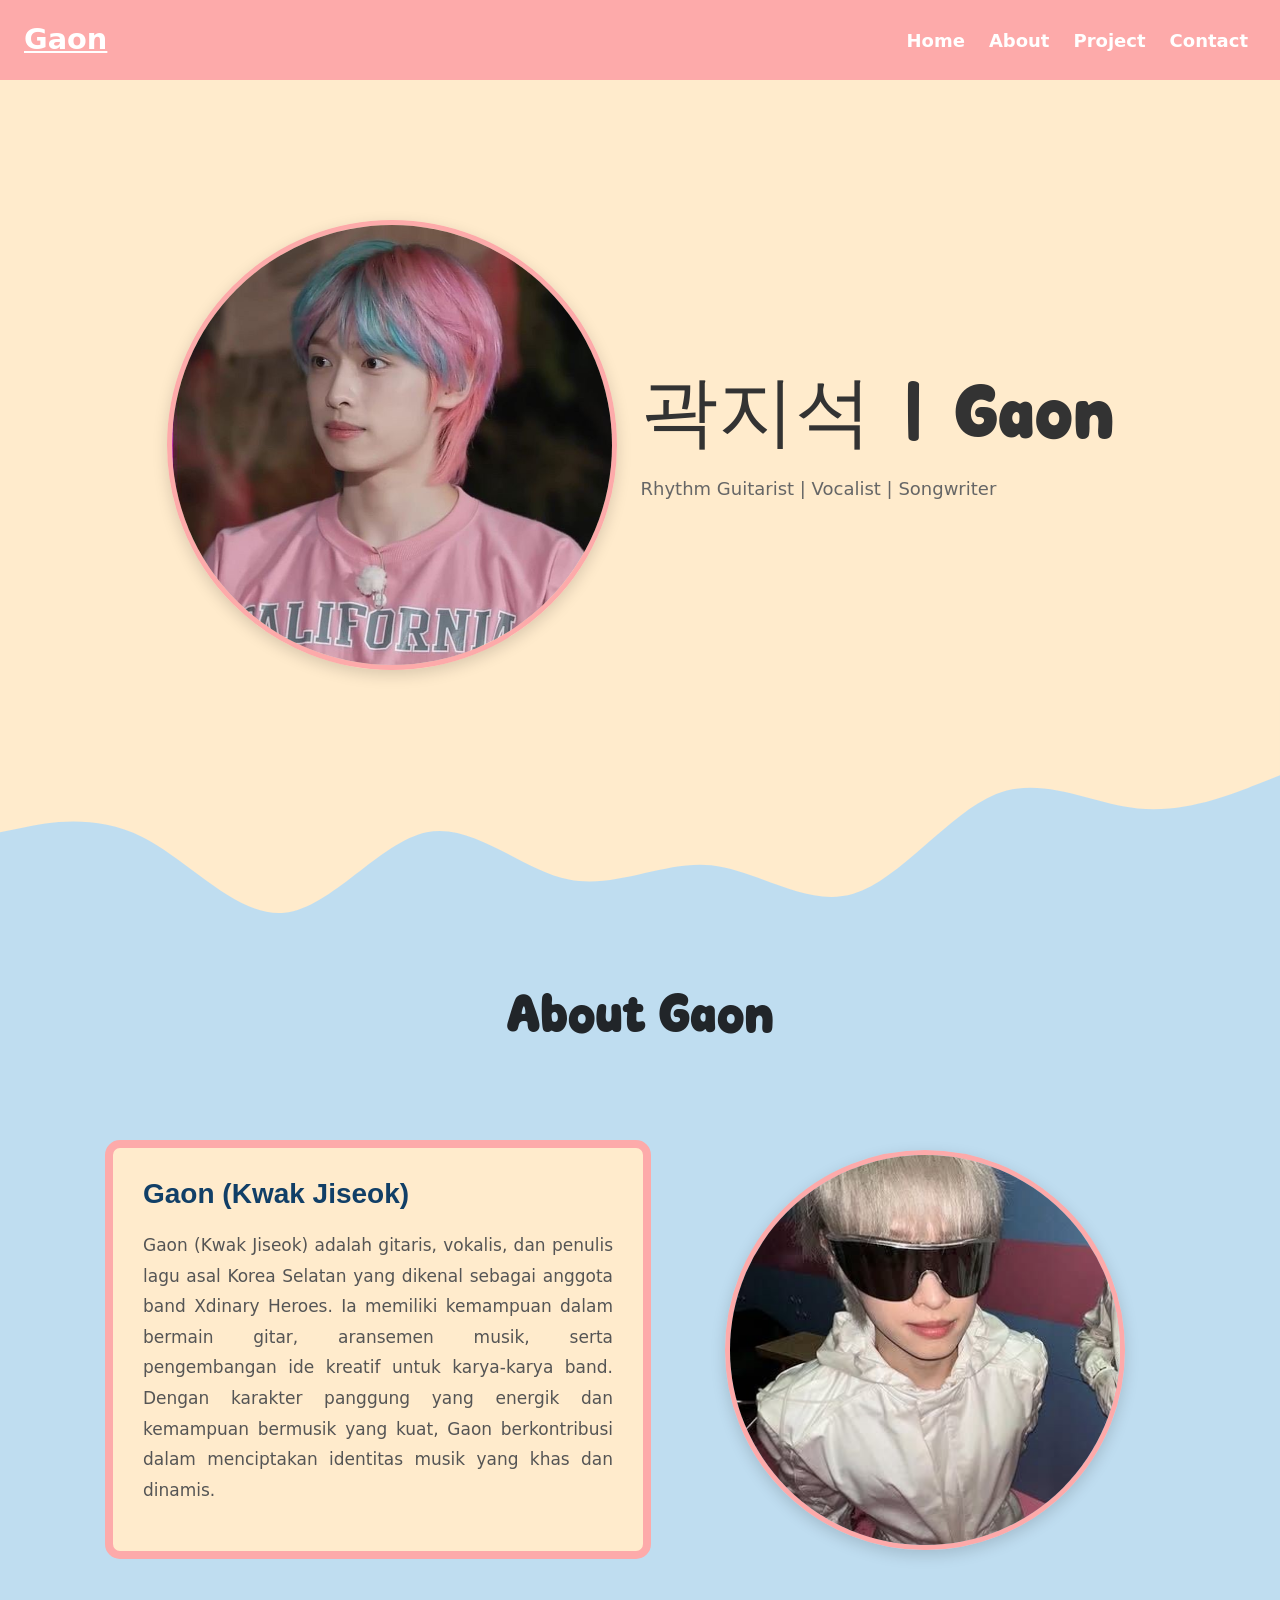
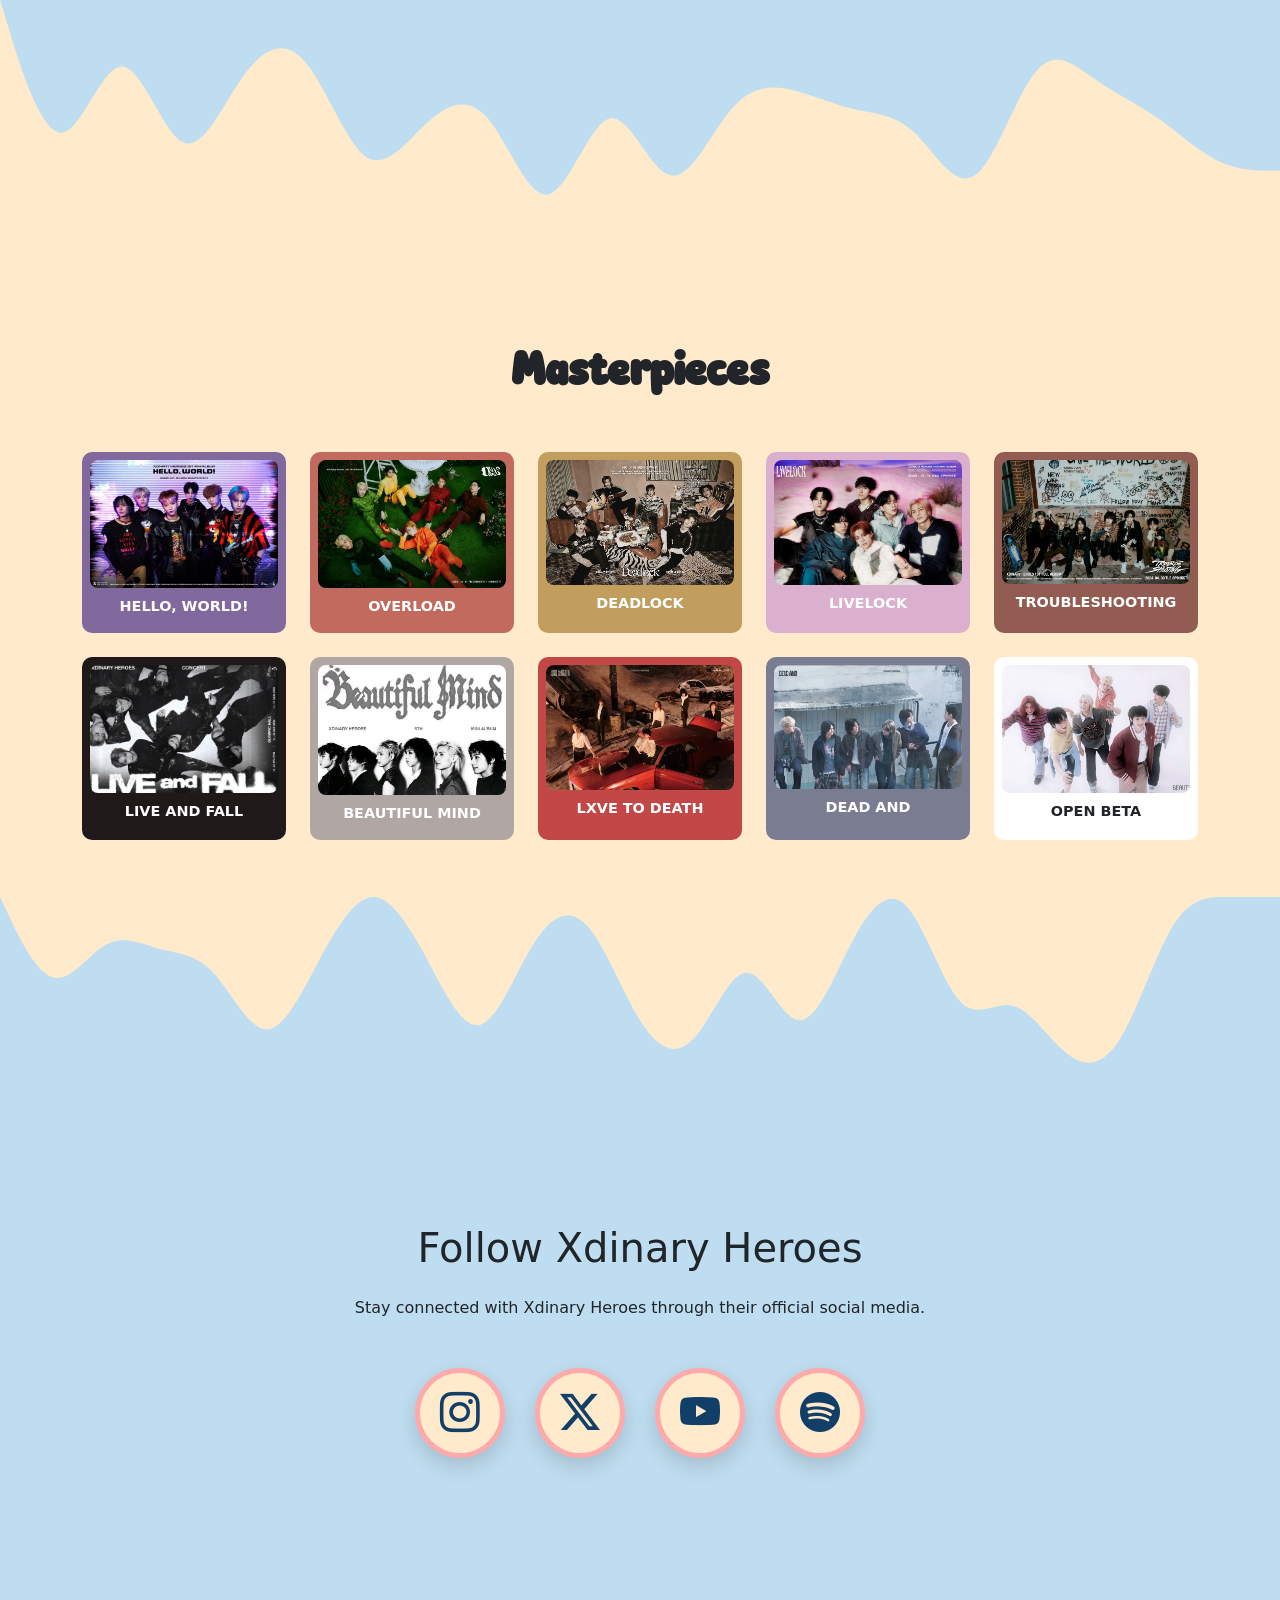
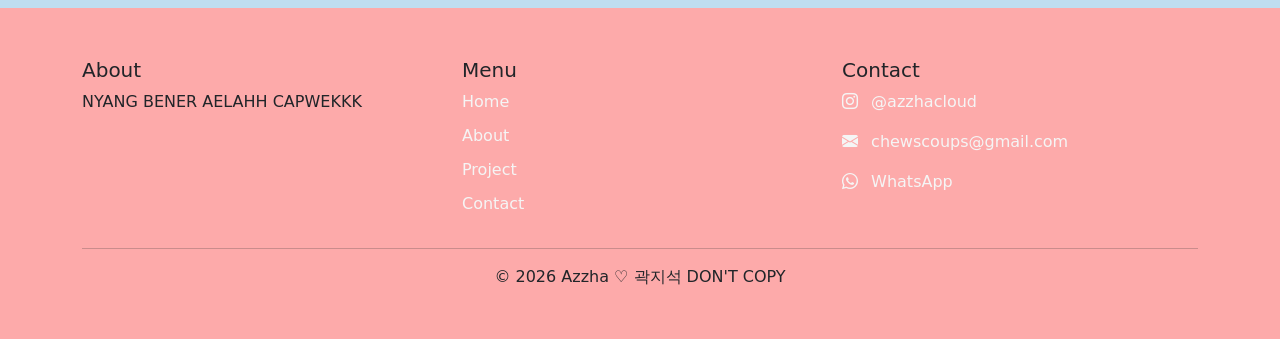
==== commit feed9a55: "..." ====
--- a/final/index.html
+++ b/final/index.html
@@ -7,7 +7,7 @@
     <title>곽지석 | Gaon</title>
     <link href="https://cdn.jsdelivr.net/npm/bootstrap@5.3.7/dist/css/bootstrap.min.css" rel="stylesheet">
     <link rel="stylesheet" href="https://cdn.jsdelivr.net/npm/bootstrap-icons@1.11.3/font/bootstrap-icons.min.css">
-    <link rel="stylesheet" href="./style.css">
+    <link rel="stylesheet" href="style.css">
     <link href="https://unpkg.com/aos@2.3.1/dist/aos.css" rel="stylesheet">
 </head>
 
@@ -19,8 +19,7 @@
             <div class="container-fluid px-4">
                 <a class="navbar-a" href="#home">Gaon</a>
 
-                <button class="navbar-toggler" type="button"
-                    data-bs-toggle="collapse" data-bs-target="#navbarMenu"
+                <button class="navbar-toggler" type="button" data-bs-toggle="collapse" data-bs-target="#navbarMenu"
                     aria-controls="navbarMenu" aria-expanded="false" aria-label="Toggle navigation">
                     <span class="navbar-toggler-icon"></span>
                 </button>
@@ -44,7 +43,9 @@
             <div class="container">
                 <div class="row align-items-center justify-content-center text-center text-md-start g-4">
                     <div class="col-12 col-md-auto">
-                        <img src="../final/aset/mbg.jpg" alt="Gaon" class="img-profil img-fluid">
+                        <a href="https://www.instagram.com/xdinaryheroes_official/" target="_blank" class="btn-follow">
+                            <img src="aset/mbg.jpg" alt="Gaon" class="img-profil img-fluid">
+                        </a>
                     </div>
                     <div class="col-12 col-md-auto">
                         <h1 class="hero-title">곽지석 | Gaon</h1>
@@ -68,16 +69,19 @@
                         <div class="about-card">
                             <h3>Gaon (Kwak Jiseok)</h3>
                             <p>
-                                Gaon (Kwak Jiseok) adalah gitaris, vokalis, dan penulis lagu asal Korea Selatan yang dikenal
-                                sebagai anggota band Xdinary Heroes. Ia memiliki kemampuan dalam bermain gitar, aransemen
-                                musik, serta pengembangan ide kreatif untuk karya-karya band. Dengan karakter panggung yang
+                                Gaon (Kwak Jiseok) adalah gitaris, vokalis, dan penulis lagu asal Korea Selatan yang
+                                dikenal
+                                sebagai anggota band Xdinary Heroes. Ia memiliki kemampuan dalam bermain gitar,
+                                aransemen
+                                musik, serta pengembangan ide kreatif untuk karya-karya band. Dengan karakter panggung
+                                yang
                                 energik dan kemampuan bermusik yang kuat, Gaon berkontribusi dalam menciptakan identitas
                                 musik yang khas dan dinamis.
                             </p>
                         </div>
                     </div>
                     <div class="col-12 col-md-auto text-center">
-                        <img src="../final/aset/myhoney.jpg" alt="Gaon" class="img-about">
+                        <img src="aset/myhoney.jpg" alt="Gaon" class="img-about img-fluid">
                     </div>
                 </div>
             </div>
@@ -92,14 +96,13 @@
         <section class="project" id="project">
             <div class="container" data-aos="fade-up" data-aos-duration="1000">
                 <h1>Masterpieces</h1>
-
-                <!-- Bootstrap col-12/2 = 1 kolom di HP, col-sm-6 = 2 kolom di tablet kecil, col-md-4 = 3 kolom di tablet, col-xl = 5 per baris di desktop -->
                 <div class="row g-4 justify-content-center row-cols-2 row-cols-sm-2 row-cols-md-3 row-cols-xl-5">
 
                     <div class="col">
                         <div class="card-project h-100" style="background-color: #81689D;">
-                            <a href="https://youtu.be/0MVwJwpFhBA?si=EqG_kxV3e5czRFet" target="_blank">
-                                <img src="../final/aset/hello, world.jpeg" alt="HELLO, WORLD!" class="img-project">
+                            <a href="https://open.spotify.com/intl-id/album/5zjnlpEemkmaN6iv16vmDm?si=iviBopqzR16-_hFfe69EFQ"
+                                target="_blank">
+                                <img src="aset/hello, world.jpeg" alt="HELLO, WORLD!" class="img-project">
                             </a>
                             <h3 style="color: #ffffff;">HELLO, WORLD!</h3>
                         </div>
@@ -107,8 +110,9 @@
 
                     <div class="col">
                         <div class="card-project h-100" style="background-color: #c16a5d;">
-                            <a href="https://youtu.be/0MVwJwpFhBA?si=EqG_kxV3e5czRFet" target="_blank">
-                                <img src="../final/aset/haircut.jpg" alt="OVERLOAD" class="img-project">
+                            <a href="https://open.spotify.com/intl-id/album/2fWuaeiOHl60xAQ1kUoyK4?si=bxmSpYkjTBOVtCYyQ_IjOQ"
+                                target="_blank">
+                                <img src="aset/haircut.jpg" alt="OVERLOAD" class="img-project">
                             </a>
                             <h3 style="color: #ffffff;">OVERLOAD</h3>
                         </div>
@@ -116,8 +120,9 @@
 
                     <div class="col">
                         <div class="card-project h-100" style="background-color: #c19e5d;">
-                            <a href="https://youtu.be/0MVwJwpFhBA?si=EqG_kxV3e5czRFet" target="_blank">
-                                <img src="../final/aset/deadlock.jpg" alt="DEADLOCK" class="img-project">
+                            <a href="https://open.spotify.com/intl-id/album/3jkLKeTkRsRehIUkPFHubG?si=ZxrxXnTVShiQFhBKwD_o2Q"
+                                target="_blank">
+                                <img src="aset/deadlock.jpg" alt="DEADLOCK" class="img-project">
                             </a>
                             <h3 style="color: #ffffff;">DEADLOCK</h3>
                         </div>
@@ -125,8 +130,9 @@
 
                     <div class="col">
                         <div class="card-project h-100" style="background-color: #dbafce;">
-                            <a href="https://youtu.be/0MVwJwpFhBA?si=EqG_kxV3e5czRFet" target="_blank">
-                                <img src="../final/aset/livelock.jpg" alt="LIVELOCK" class="img-project">
+                            <a href="https://open.spotify.com/intl-id/album/6wRy2dydFytIzBlEqVa5sh?si=wwvWtaR8R-yuIlA_UuJZDw"
+                                target="_blank">
+                                <img src="aset/livelock.jpg" alt="LIVELOCK" class="img-project">
                             </a>
                             <h3 style="color: #ffffff;">LIVELOCK</h3>
                         </div>
@@ -134,8 +140,9 @@
 
                     <div class="col">
                         <div class="card-project h-100" style="background-color: #935c53;">
-                            <a href="https://youtu.be/0MVwJwpFhBA?si=EqG_kxV3e5czRFet" target="_blank">
-                                <img src="../final/aset/shoot.jpg" alt="TROUBLESHOOTING" class="img-project">
+                            <a href="https://open.spotify.com/intl-id/album/26ogXm7X0kUSidtoaQVBei?si=mIJDZ7MLS8acdg6FQT87og"
+                                target="_blank">
+                                <img src="aset/shoot.jpg" alt="TROUBLESHOOTING" class="img-project">
                             </a>
                             <h3 style="color: #ffffff;">TROUBLESHOOTING</h3>
                         </div>
@@ -143,8 +150,9 @@
 
                     <div class="col">
                         <div class="card-project h-100" style="background-color: #1f1a19;">
-                            <a href="https://youtu.be/0MVwJwpFhBA?si=EqG_kxV3e5czRFet" target="_blank">
-                                <img src="../final/aset/live.jpg" alt="LIVE AND FALL" class="img-project">
+                            <a href="https://open.spotify.com/intl-id/album/6y9Y5ddQJZTp2QmajWznRd?si=Xu7f-VpMSjWHQUGNp_T11g"
+                                target="_blank">
+                                <img src="aset/live.jpg" alt="LIVE AND FALL" class="img-project">
                             </a>
                             <h3 style="color: #ffffff;">LIVE AND FALL</h3>
                         </div>
@@ -152,8 +160,9 @@
 
                     <div class="col">
                         <div class="card-project h-100" style="background-color: #b0a6a4;">
-                            <a href="https://youtu.be/0MVwJwpFhBA?si=EqG_kxV3e5czRFet" target="_blank">
-                                <img src="../final/aset/buma.jpg" alt="BEAUTIFUL MIND" class="img-project">
+                            <a href="https://open.spotify.com/intl-id/album/0h4U9eKaISbwP93lglW6s6?si=gVIzPBweQRaXjID-wL20Bw"
+                                target="_blank">
+                                <img src="aset/buma.jpg" alt="BEAUTIFUL MIND" class="img-project">
                             </a>
                             <h3 style="color: #ffffff;">BEAUTIFUL MIND</h3>
                         </div>
@@ -161,8 +170,9 @@
 
                     <div class="col">
                         <div class="card-project h-100" style="background-color: #c24747;">
-                            <a href="https://youtu.be/0MVwJwpFhBA?si=EqG_kxV3e5czRFet" target="_blank">
-                                <img src="../final/aset/love.jpg" alt="LXVE TO DEATH" class="img-project">
+                            <a href="https://open.spotify.com/intl-id/album/04WcDHoLelHf9ajNp6HXkD?si=maZj5Q6YSu-7Iw1SDPe5jQt"
+                                target="_blank">
+                                <img src="aset/love.jpg" alt="LXVE TO DEATH" class="img-project">
                             </a>
                             <h3 style="color: #ffffff;">LXVE TO DEATH</h3>
                         </div>
@@ -170,8 +180,9 @@
 
                     <div class="col">
                         <div class="card-project h-100" style="background-color: #7a7d91;">
-                            <a href="https://youtu.be/0MVwJwpFhBA?si=EqG_kxV3e5czRFet" target="_blank">
-                                <img src="../final/aset/dead.jpg" alt="DEAD AND" class="img-project">
+                            <a href="https://open.spotify.com/intl-id/album/4ZkG5DPuj47UvzoZ2bAVOU?si=_2Rr4HraRPGK02pYMGdhTw"
+                                target="_blank">
+                                <img src="aset/dead.jpg" alt="DEAD AND" class="img-project">
                             </a>
                             <h3 style="color: #ffffff;">DEAD AND</h3>
                         </div>
@@ -179,8 +190,9 @@
 
                     <div class="col">
                         <div class="card-project h-100" style="background-color: #ffffff;">
-                            <a href="https://youtu.be/0MVwJwpFhBA?si=EqG_kxV3e5czRFet" target="_blank">
-                                <img src="../final/aset/open.jpg" alt="OPEN BETA" class="img-project">
+                            <a href="https://open.spotify.com/playlist/5V9V8umW2Xtf1m7hbbKlQX?si=4f85cea8b60148c8"
+                                target="_blank">
+                                <img src="aset/open.jpg" alt="OPEN BETA" class="img-project">
                             </a>
                             <h3>OPEN BETA</h3>
                         </div>
@@ -188,29 +200,40 @@
 
                 </div>
             </div>
-                <svg xmlns="http://www.w3.org/2000/svg" viewBox="0 0 1440 320">
-                    <path fill="#BFDDF0" fill-opacity="1"
-                        d="M0,64L10,85.3C20,107,40,149,60,154.7C80,160,100,128,120,117.3C140,107,160,117,180,122.7C200,128,220,128,240,149.3C260,171,280,213,300,213.3C320,213,340,171,360,133.3C380,96,400,64,420,64C440,64,460,96,480,133.3C500,171,520,213,540,208C560,203,580,149,600,117.3C620,85,640,75,660,96C680,117,700,171,720,202.7C740,235,760,245,780,224C800,203,820,149,840,149.3C860,149,880,203,900,202.7C920,203,940,149,960,112C980,75,1000,53,1020,74.7C1040,96,1060,160,1080,181.3C1100,203,1120,181,1140,186.7C1160,192,1180,224,1200,240C1220,256,1240,256,1260,224C1280,192,1300,128,1320,96C1340,64,1360,64,1380,64C1400,64,1420,64,1430,64L1440,64L1440,320L1430,320C1420,320,1400,320,1380,320C1360,320,1340,320,1320,320C1300,320,1280,320,1260,320C1240,320,1220,320,1200,320C1180,320,1160,320,1140,320C1120,320,1100,320,1080,320C1060,320,1040,320,1020,320C1000,320,980,320,960,320C940,320,920,320,900,320C880,320,860,320,840,320C820,320,800,320,780,320C760,320,740,320,720,320C700,320,680,320,660,320C640,320,620,320,600,320C580,320,560,320,540,320C520,320,500,320,480,320C460,320,440,320,420,320C400,320,380,320,360,320C340,320,320,320,300,320C280,320,260,320,240,320C220,320,200,320,180,320C160,320,140,320,120,320C100,320,80,320,60,320C40,320,20,320,10,320L0,320Z" />
-                </svg>
+            <svg xmlns="http://www.w3.org/2000/svg" viewBox="0 0 1440 320">
+                <path fill="#BFDDF0" fill-opacity="1"
+                    d="M0,64L10,85.3C20,107,40,149,60,154.7C80,160,100,128,120,117.3C140,107,160,117,180,122.7C200,128,220,128,240,149.3C260,171,280,213,300,213.3C320,213,340,171,360,133.3C380,96,400,64,420,64C440,64,460,96,480,133.3C500,171,520,213,540,208C560,203,580,149,600,117.3C620,85,640,75,660,96C680,117,700,171,720,202.7C740,235,760,245,780,224C800,203,820,149,840,149.3C860,149,880,203,900,202.7C920,203,940,149,960,112C980,75,1000,53,1020,74.7C1040,96,1060,160,1080,181.3C1100,203,1120,181,1140,186.7C1160,192,1180,224,1200,240C1220,256,1240,256,1260,224C1280,192,1300,128,1320,96C1340,64,1360,64,1380,64C1400,64,1420,64,1430,64L1440,64L1440,320L1430,320C1420,320,1400,320,1380,320C1360,320,1340,320,1320,320C1300,320,1280,320,1260,320C1240,320,1220,320,1200,320C1180,320,1160,320,1140,320C1120,320,1100,320,1080,320C1060,320,1040,320,1020,320C1000,320,980,320,960,320C940,320,920,320,900,320C880,320,860,320,840,320C820,320,800,320,780,320C760,320,740,320,720,320C700,320,680,320,660,320C640,320,620,320,600,320C580,320,560,320,540,320C520,320,500,320,480,320C460,320,440,320,420,320C400,320,380,320,360,320C340,320,320,320,300,320C280,320,260,320,240,320C220,320,200,320,180,320C160,320,140,320,120,320C100,320,80,320,60,320C40,320,20,320,10,320L0,320Z" />
+            </svg>
         </section>
 
         <!-- ===== CONTACT SECTION ===== -->
         <section id="contact">
-            <div class="container">
-                <h1 class="text-center mb-4">Contact Us</h1>
-                <div class="row justify-content-center">
-                    <div class="col-12 col-md-8 col-lg-6">
-                        <div class="card contact-card">
-                            <div class="card-body p-4">
-                                <form>
-                                    <input type="text" class="form-control mb-3" placeholder="Your Name">
-                                    <input type="email" class="form-control mb-3" placeholder="Your Email">
-                                    <textarea class="form-control mb-3" rows="4" placeholder="Your Message"></textarea>
-                                    <button class="tombol-orang-kece w-100">Send Message</button>
-                                </form>
-                            </div>
-                        </div>
-                    </div>
+            <div class="container text-center">
+                <h1 class="mb-4">Follow Xdinary Heroes</h1>
+
+                <p class="mb-5">
+                    Stay connected with Xdinary Heroes through their official social media.
+                </p>
+
+                <div class="social-links">
+
+                    <a href="https://www.instagram.com/xdinaryheroes_official/" target="_blank" class="social-icon">
+                        <i class="bi bi-instagram"></i>
+                    </a>
+
+                    <a href="https://x.com/XH_official" target="_blank" class="social-icon">
+                        <i class="bi bi-twitter-x"></i>
+                    </a>
+
+                    <a href="https://www.youtube.com/@xdinaryheroesofficial" target="_blank" class="social-icon">
+                        <i class="bi bi-youtube"></i>
+                    </a>
+
+                    <a href="https://open.spotify.com/intl-id/artist/1khChLj7REGqjM043PlYyn?si=YisR0hDcS625u-4ya1dWyg" target="_blank"
+                        class="social-icon">
+                        <i class="bi bi-spotify"></i>
+                    </a>
+
                 </div>
             </div>
         </section>
@@ -237,14 +260,14 @@
                 <div class="col-12 col-md-4">
                     <h5>Contact</h5>
                     <p><a href="https://www.instagram.com/azzhacloud/" target="_blank">
-                        <i class="bi bi-instagram"></i> @azzhacloud
-                    </a></p>
-                    <p><a href="mailto:qlmaaoo@gmail.com">
-                        <i class="bi bi-envelope-fill"></i> qlmaaoo@gmail.com
-                    </a></p>
+                            <i class="bi bi-instagram"></i> @azzhacloud
+                        </a></p>
+                    <p><a href="mailto:chewscoups@gmail.com">
+                            <i class="bi bi-envelope-fill"></i> chewscoups@gmail.com
+                        </a></p>
                     <p><a href="#">
-                        <i class="bi bi-whatsapp"></i> WhatsApp
-                    </a></p>
+                            <i class="bi bi-whatsapp"></i> WhatsApp
+                        </a></p>
                 </div>
             </div>
             <hr>
--- a/final/style.css
+++ b/final/style.css
@@ -25,7 +25,7 @@
     color: white;
     font-size: 1.8rem;
     font-weight: bold;
-    
+
 }
 
 .custom-navbar .navbar-a:hover {
@@ -67,15 +67,26 @@
     background-color: #FFEBCC;
     padding-top: 220px;
     padding-bottom: 20px;
+    position: relative;
+    overflow: hidden;
+    text-align: center;
 }
 
 .img-profil {
-    width: 350px;
-    height: 350px;
+    width: 450px;
+    height: 450px;
     object-fit: cover;
     border-radius: 50%;
-    border: 10px solid #FDAAAA;
-}
+    border: 5px solid #FDAAAA;
+    transition: all 0.3s ease;
+    box-shadow: 0 5px 15px rgba(0, 0, 0, 0.15);
+}
+
+.img-profil:hover {
+    transform: translateY(-8px) scale(1.03);
+    box-shadow: 0 15px 30px rgba(253, 170, 170, 0.6);
+}
+
 
 .hero-title {
     font-size: clamp(2.5rem, 6vw, 5rem);
@@ -93,21 +104,33 @@
     display: block;
     width: 100%;
 }
-
 
 /* ===== ABOUT SECTION ===== */
 .about {
     background-color: #BFDDF0;
     padding-top: 10px;
 }
+
 .img-about {
-    width: 350px;
-    height: 350px;
+    width: 400px;
+    height: 400px;
     object-fit: cover;
     border-radius: 50%;
     border: 5px solid #FDAAAA;
-}
-
+    margin: 50px;
+
+    /* efek */
+    transition: all 0.3s ease;
+    box-shadow: 0 5px 15px rgba(0, 0, 0, 0.15);
+}
+
+.img-about:hover {
+    transform: translateY(-8px) scale(1.03);
+    box-shadow:
+        0 0 20px rgba(253, 170, 170, 0.5),
+        0 0 40px rgba(191, 221, 240, 0.4),
+        0 15px 30px rgba(0, 0, 0, 0.2);
+}
 
 .about h1 {
     font-size: clamp(2rem, 5vw, 3.5rem);
@@ -180,55 +203,43 @@
 
 /* ===== CONTACT SECTION ===== */
 #contact {
-    padding-bottom: 200px !important;
-   
-    text-align: center;
-}
-
-#contact h1 {
-    font-family: "Gaon";
-    font-size: clamp(2rem, 4vw, 3rem);
-}
-
-.contact-card {
-    background: #dff8fc;
-    border: none;
-    border-radius: 15px;
-}
-
-.form-control {
-    background: #ffc0c0;
-    border: none;
-    color: #ffffff;
-}
-
-.form-control::placeholder {
-    color: rgba(255, 255, 255, 0.8);
-}
-
-.form-control:focus {
-    background: #ffffff;
-    color: #333;
-    box-shadow: none;
-}
-
-.tombol-orang-kece {
-    width: 100%;
-    padding: 12px;
-    border: none;
-    border-radius: 10px;
-    background: #c7c1f4;
-    color: #111111;
-    font-weight: 600;
-    transition: 0.3s;
-    cursor: pointer;
-}
-
-.tombol-orang-kece:hover {
-    background: #ffffff;
-    transform: translateY(-3px);
-}
-
+    padding-bottom: 150px;
+    text-align: center;
+}
+
+.social-links {
+    display: flex;
+    justify-content: center;
+    gap: 30px;
+    flex-wrap: wrap;
+}
+
+.social-icon {
+    width: 90px;
+    height: 90px;
+    background: #FFEBCC;
+    border: 5px solid #FDAAAA;
+    border-radius: 50%;
+    display: flex;
+    align-items: center;
+    justify-content: center;
+
+    color: #113F67;
+    font-size: 40px;
+    text-decoration: none;
+
+    transition: all 0.3s ease;
+    box-shadow: 0 8px 20px rgba(0, 0, 0, 0.15);
+}
+
+.social-icon:hover {
+    transform: translateY(-10px) scale(1.1);
+    background: #FDAAAA;
+    color: white;
+    box-shadow:
+        0 0 20px rgba(253, 170, 170, 0.7),
+        0 0 40px rgba(191, 221, 240, 0.5);
+}
 
 /* ===== FOOTER ===== */
 footer {
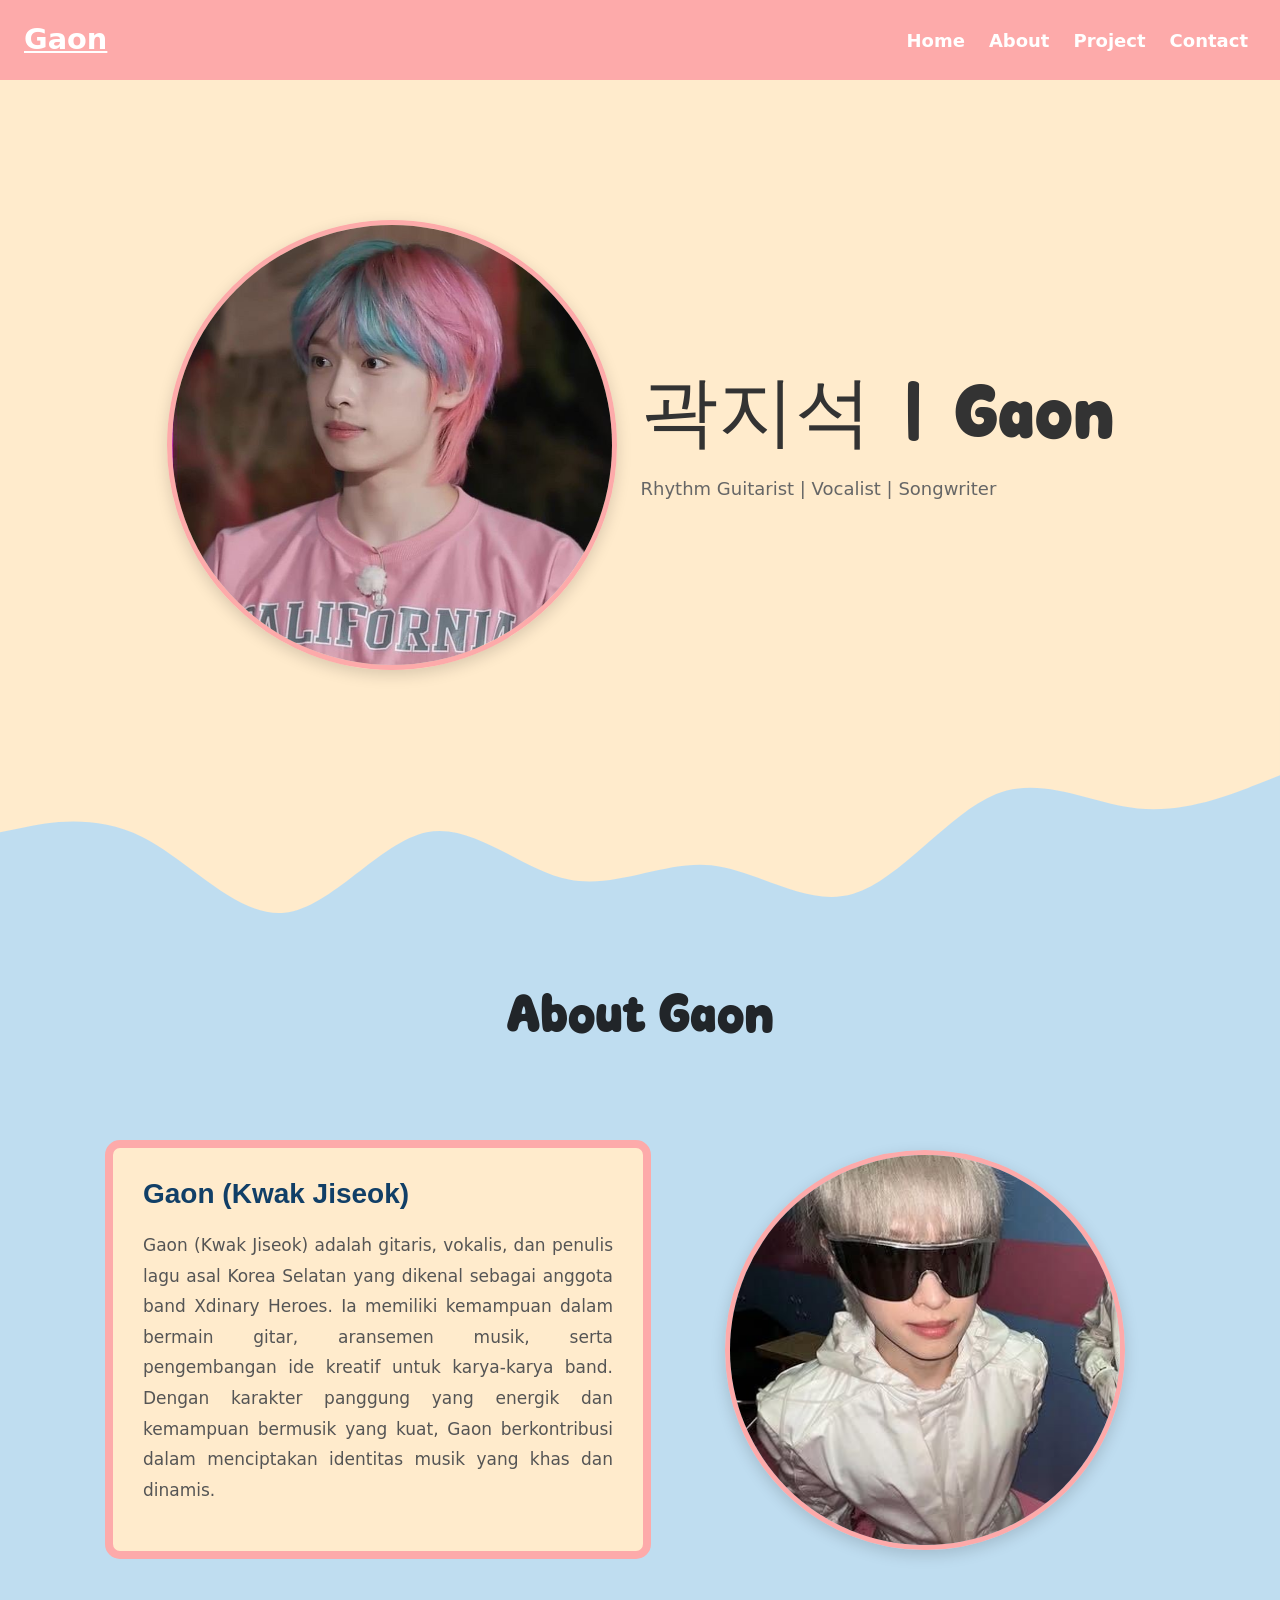
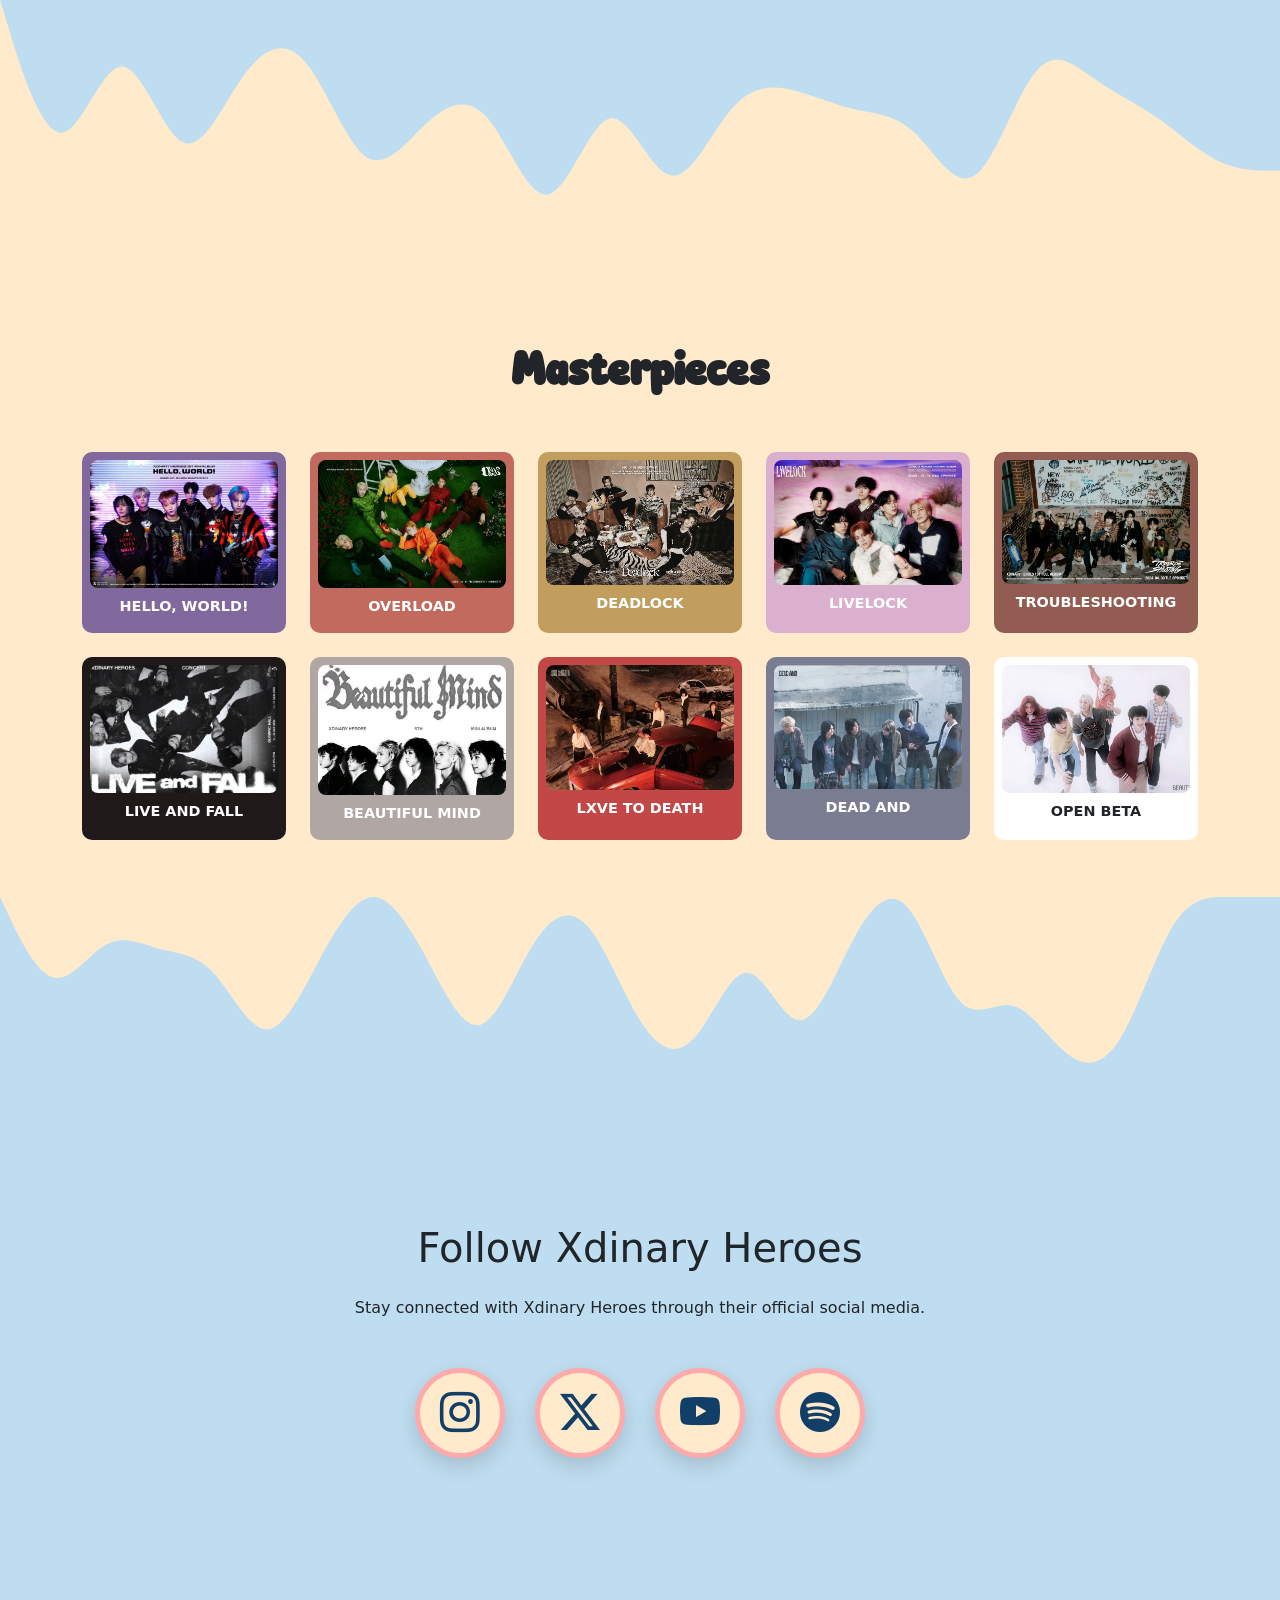
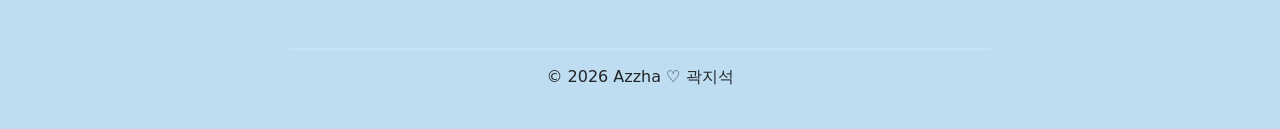
==== commit 4926bc5f: "..." ====
--- a/final/index.html
+++ b/final/index.html
@@ -242,36 +242,8 @@
 
     <!-- ===== FOOTER ===== -->
     <footer>
-        <div class="container">
-            <div class="row g-4">
-                <div class="col-12 col-md-4">
-                    <h5>About</h5>
-                    <p>NYANG BENER AELAHH CAPWEKKK</p>
-                </div>
-                <div class="col-12 col-md-4">
-                    <h5>Menu</h5>
-                    <ul class="footer-menu">
-                        <li><a href="#home">Home</a></li>
-                        <li><a href="#about">About</a></li>
-                        <li><a href="#project">Project</a></li>
-                        <li><a href="#contact">Contact</a></li>
-                    </ul>
-                </div>
-                <div class="col-12 col-md-4">
-                    <h5>Contact</h5>
-                    <p><a href="https://www.instagram.com/azzhacloud/" target="_blank">
-                            <i class="bi bi-instagram"></i> @azzhacloud
-                        </a></p>
-                    <p><a href="mailto:chewscoups@gmail.com">
-                            <i class="bi bi-envelope-fill"></i> chewscoups@gmail.com
-                        </a></p>
-                    <p><a href="#">
-                            <i class="bi bi-whatsapp"></i> WhatsApp
-                        </a></p>
-                </div>
-            </div>
             <hr>
-            <p class="text-center mb-0">© 2026 Azzha ♡︎ 곽지석 DON'T COPY</p>
+            <p class="text-center mb-0">© 2026 Azzha ♡︎ 곽지석</p>
         </div>
     </footer>
 
--- a/final/style.css
+++ b/final/style.css
@@ -243,33 +243,14 @@
 
 /* ===== FOOTER ===== */
 footer {
-    background: #FDAAAA;
-    padding: 50px 0;
-}
-
-.footer-menu {
-    list-style: none;
-    padding: 0;
-}
-
-.footer-menu li {
-    margin-bottom: 10px;
-}
-
-footer a {
-    color: #F5F5F5;
-    text-decoration: none;
-    transition: 0.3s;
-}
-
-footer a:hover {
-    color: #BDBDBD;
-}
-
-footer i {
-    margin-right: 8px;
-}
-
-hr {
-    border-color: #333333;
+    padding: 40px 0;
+    text-align: center;
+
+}
+
+footer hr {
+    width: 700px;
+    margin: 0 auto 15px;
+    border: none;
+    border-top: 2px solid rgba(255,255,255,0.7);
 }
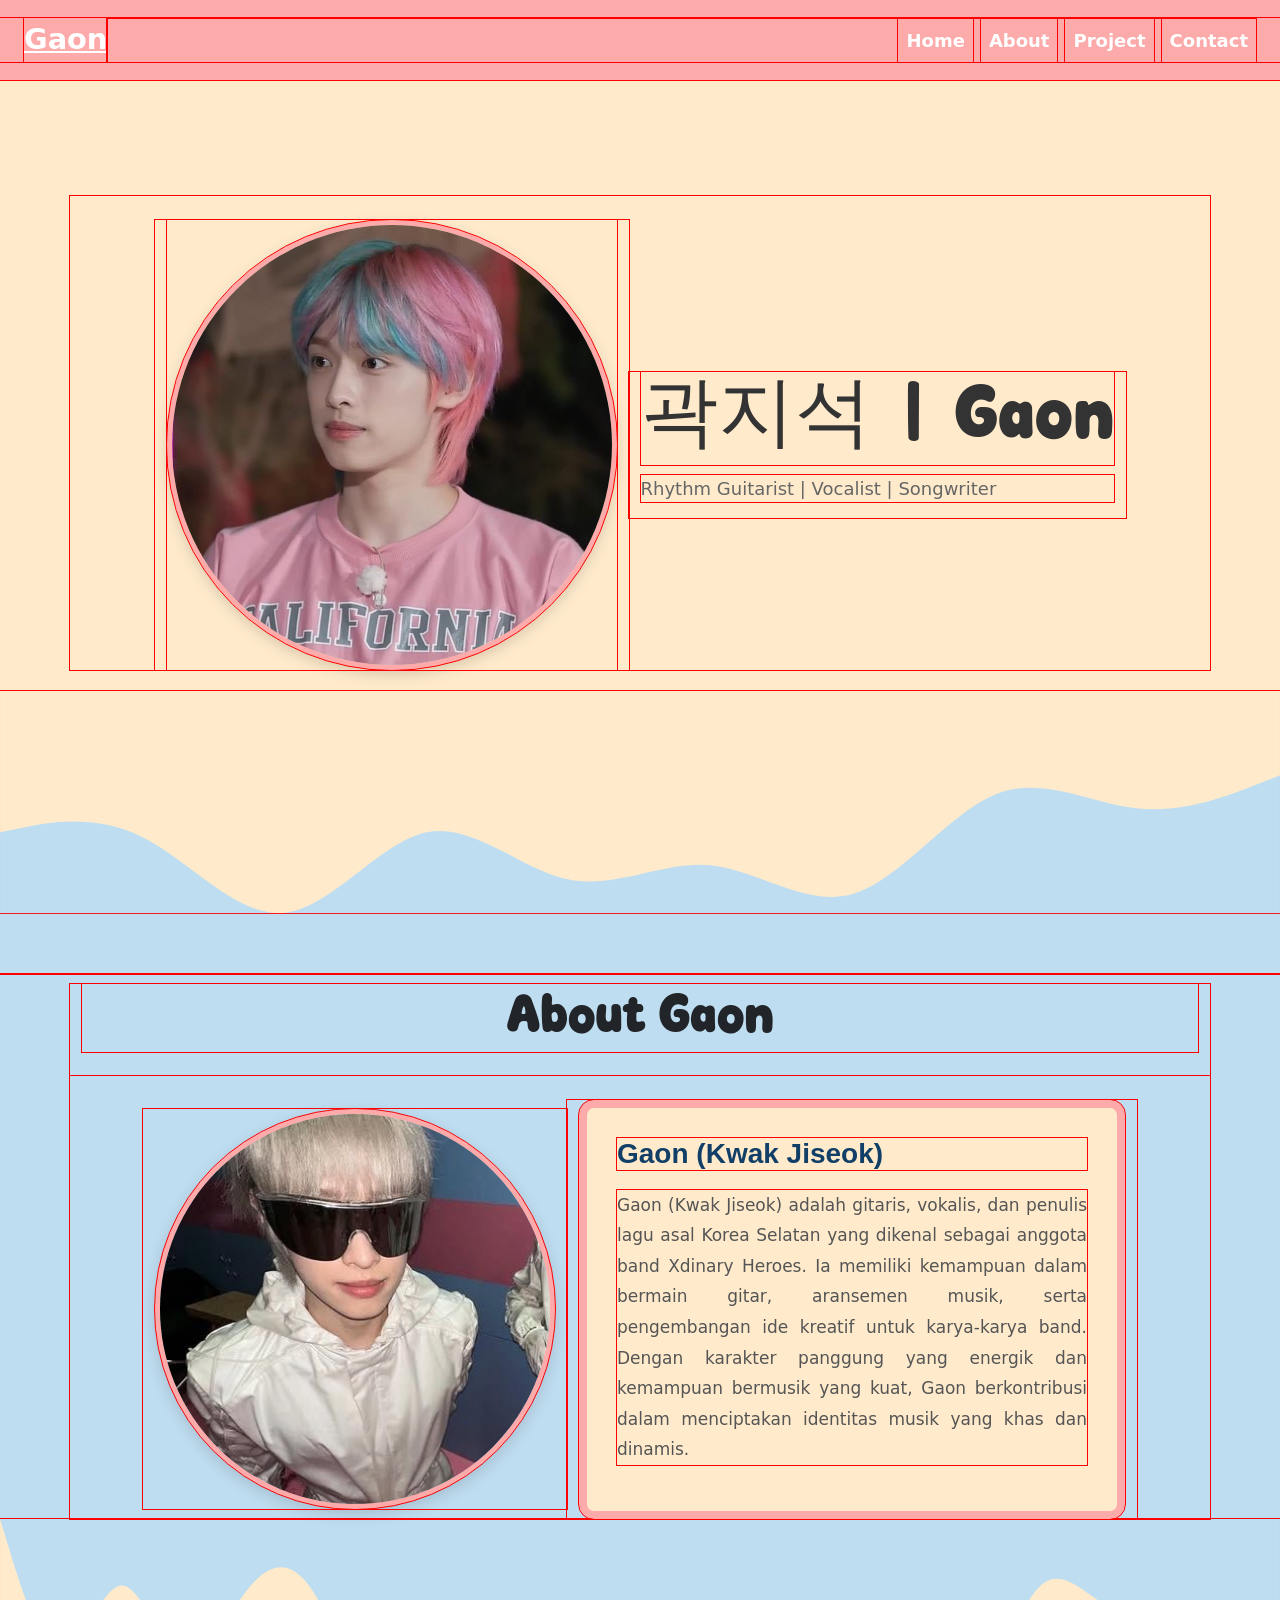
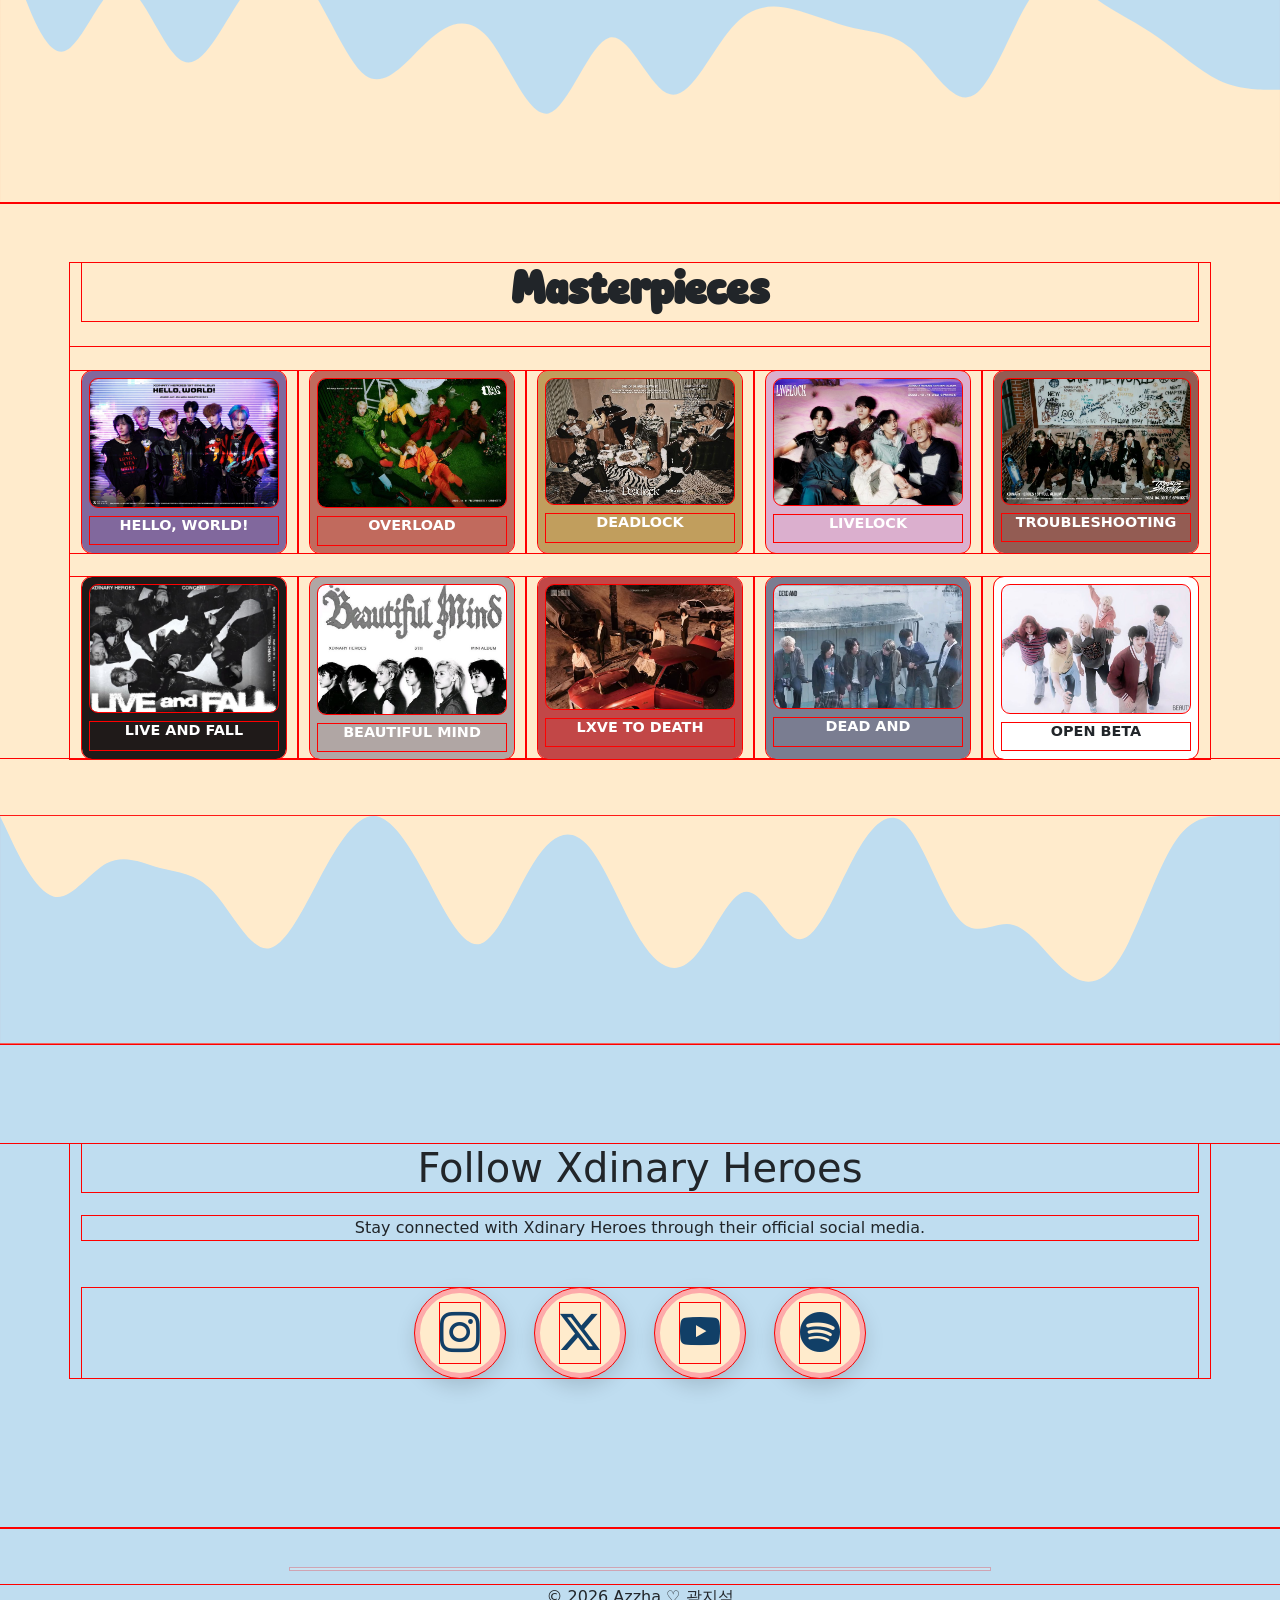
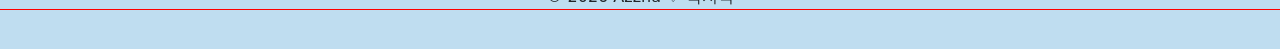
==== commit 97366b03: "..." ====
--- a/final/index.html
+++ b/final/index.html
@@ -65,7 +65,7 @@
             <div class="container" data-aos="fade-up" data-aos-duration="1000">
                 <h1 class="text-center mb-5">About Gaon</h1>
                 <div class="row align-items-center justify-content-center g-4">
-                    <div class="col-12 col-md-6">
+                    <div class="col-12 col-md-6 order-2 order-1">
                         <div class="about-card">
                             <h3>Gaon (Kwak Jiseok)</h3>
                             <p>
--- a/final/style.css
+++ b/final/style.css
@@ -1,3 +1,7 @@
+* {
+    outline: 1px solid red;
+}
+
 /* ===== FONT ===== */
 @font-face {
     font-family: "Gaon";
@@ -117,7 +121,6 @@
     object-fit: cover;
     border-radius: 50%;
     border: 5px solid #FDAAAA;
-    margin: 50px;
 
     /* efek */
     transition: all 0.3s ease;
@@ -249,7 +252,8 @@
 }
 
 footer hr {
-    width: 700px;
+    width: 100%;
+    max-width: 700px;
     margin: 0 auto 15px;
     border: none;
     border-top: 2px solid rgba(255,255,255,0.7);
